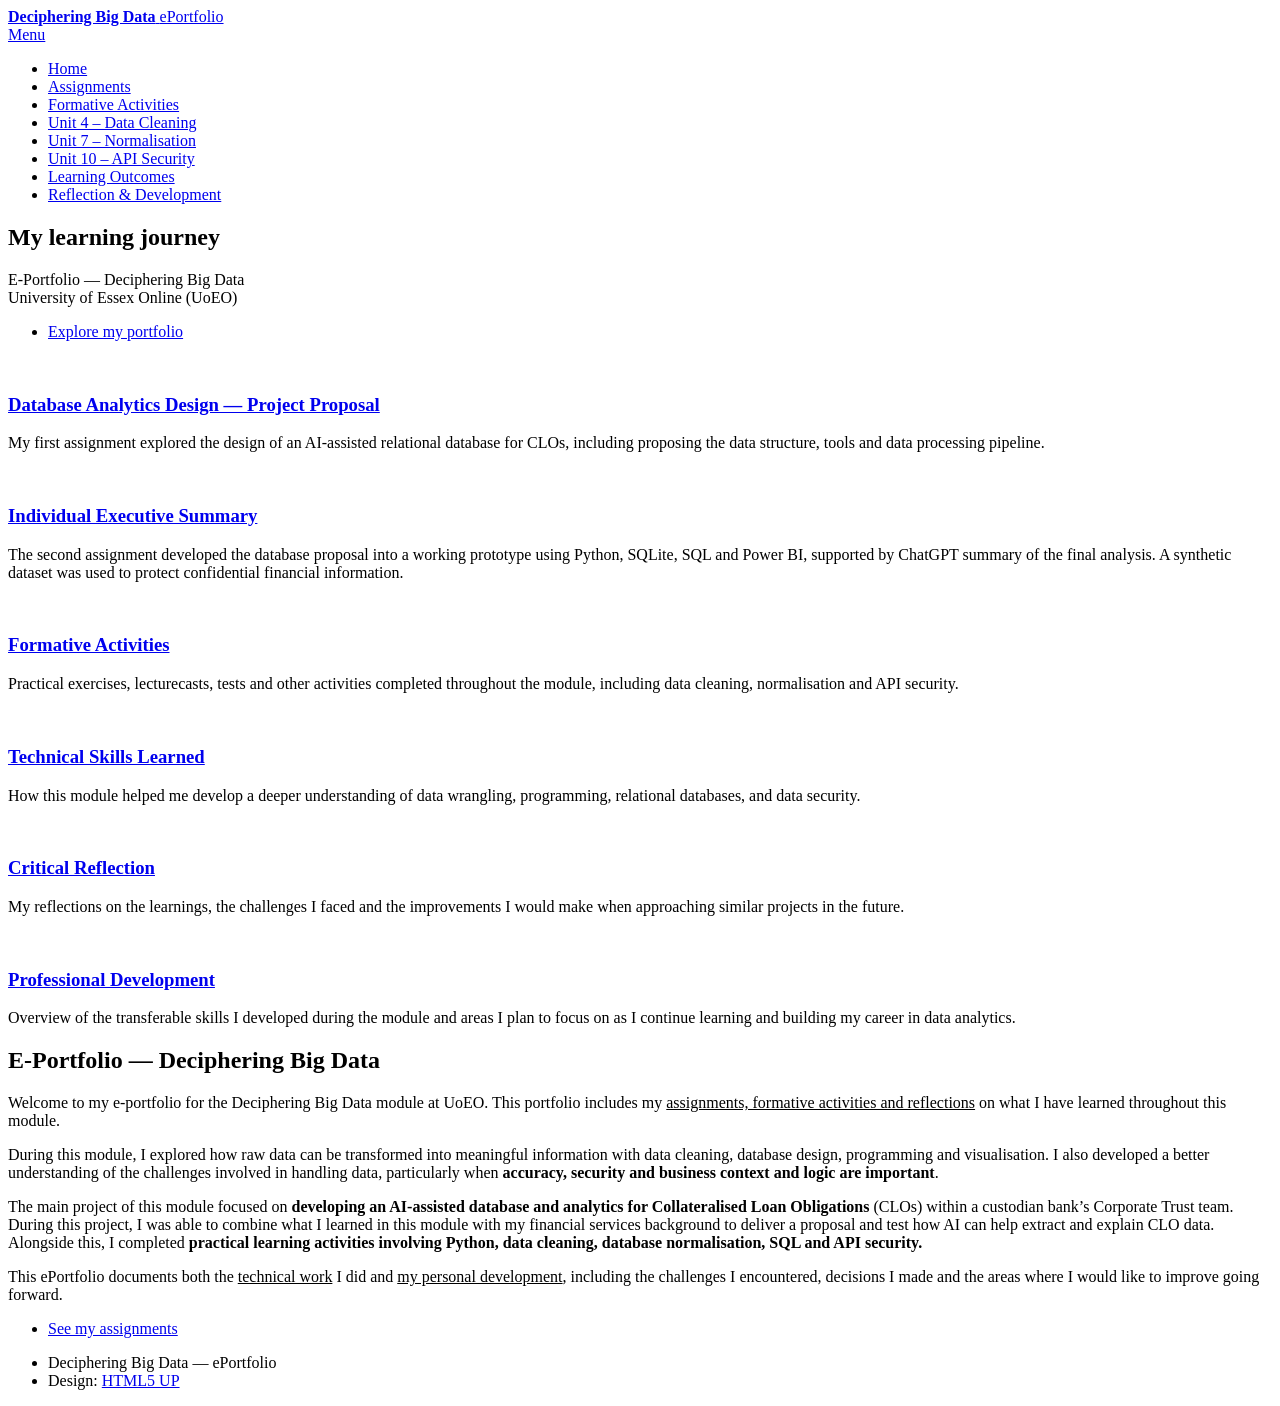
==== index.html @ 09bea3a5 "Add files via upload" ====
<!DOCTYPE HTML>

<!--
	Forty by HTML5 UP
	html5up.net | @ajlkn
	Free for personal and commercial use under the CCA 3.0 license (html5up.net/license)
-->
<html>
<head>
<title>Home | Deciphering Big Data ePortfolio</title>
<meta charset="utf-8"/>
<meta content="width=device-width, initial-scale=1, user-scalable=no" name="viewport"/>
<link href="assets/css/main.css" rel="stylesheet"/>
<noscript><link href="assets/css/noscript.css" rel="stylesheet"/></noscript>
</head>
<body class="is-preload">
<!-- Wrapper -->
<div id="wrapper">
<!-- Header -->
<header class="alt" id="header">
<a class="logo" href="index.html"><strong>Deciphering Big Data</strong> <span>ePortfolio</span></a>
<nav>
<a href="#menu">Menu</a>
</nav>
</header>
<!-- Menu -->
<nav id="menu"><ul class="links"><li><a href="index.html">Home</a></li><li><a href="generic.html">Assignments</a></li><li><a href="formative.html">Formative Activities</a></li><li><a href="unit4-cleaning.html">Unit 4 – Data Cleaning</a></li><li><a href="unit7-normalisation.html">Unit 7 – Normalisation</a></li><li><a href="unit10-api-security.html">Unit 10 – API Security</a></li><li><a href="landing.html">Learning Outcomes</a></li><li><a href="elements.html">Reflection &amp; Development</a></li></ul></nav>
<!-- Banner -->
<section class="major" id="banner">
<div class="inner">
<header class="major"><h1>My learning journey</h1></header>
<div class="content"><p>E-Portfolio — Deciphering Big Data<br/>University of Essex Online (UoEO)</p>
<ul class="actions"><li><a class="button next scrolly" href="#one">Explore my portfolio</a></li></ul></div></div>
</section>
<!-- Main -->
<div id="main">
<!-- One -->
<section class="tiles" id="one">
<article>
<span class="image">
<img alt="" src="images/pic01.jpg"/>
</span>
<header class="major">
<h3><a class="link" href="generic.html">Database Analytics Design — Project Proposal</a></h3>
<p>My first assignment explored the design of an AI-assisted relational database for CLOs, including proposing the data structure, tools and data processing pipeline.</p>
</header>
</article>
<article>
<span class="image">
<img alt="" src="images/pic02.jpg"/>
</span>
<header class="major">
<h3><a class="link" href="generic.html#assignment-2">Individual Executive Summary</a></h3>
<p>The second assignment developed the database proposal into a working prototype using Python, SQLite, SQL and Power BI, supported by ChatGPT summary of the final analysis. A synthetic dataset was used to protect confidential financial information.</p>
</header>
</article>
<article>
<span class="image">
<img alt="" src="images/pic03.jpg"/>
</span>
<header class="major">
<h3><a class="link" href="formative.html">Formative Activities</a></h3>
<p>Practical exercises, lecturecasts, tests and other activities completed throughout the module, including data cleaning, normalisation and API security.</p>
</header>
</article>
<article>
<span class="image">
<img alt="" src="images/pic04.jpg"/>
</span>
<header class="major">
<h3><a class="link" href="elements.html#technical-skills">Technical Skills Learned</a></h3>
<p>How this module helped me develop a deeper understanding of data wrangling, programming, relational databases, and data security.</p>
</header>
</article>
<article>
<span class="image">
<img alt="" src="images/pic05.jpg"/>
</span>
<header class="major">
<h3><a class="link" href="elements.html#critical-reflection">Critical Reflection</a></h3>
<p>My reflections on the learnings, the challenges I faced and the improvements I would make when approaching similar projects in the future.</p>
</header>
</article>
<article>
<span class="image">
<img alt="" src="images/pic06.jpg"/>
</span>
<header class="major">
<h3><a class="link" href="elements.html#professional-development">Professional Development</a></h3>
<p>Overview of the transferable skills I developed during the module and areas I plan to focus on as I continue learning and building my career in data analytics.</p>
</header>
</article>
</section>
<!-- Two -->
<section id="two">
<div class="inner">
<header class="major"><h2>E-Portfolio — Deciphering Big Data</h2></header>
<p>Welcome to my e-portfolio for the Deciphering Big Data module at UoEO. This portfolio includes my <u>assignments, formative activities and reflections</u> on what I have learned throughout this module.</p>
<p>During this module, I explored how raw data can be transformed into meaningful information with data cleaning, database design, programming and visualisation. I also developed a better understanding of the challenges involved in handling data, particularly when <strong>accuracy, security and business context and logic are important</strong>.</p>
<p>The main project of this module focused on <strong>developing an AI-assisted database and analytics for Collateralised Loan Obligations</strong> (CLOs) within a custodian bank’s Corporate Trust team. During this project, I was able to combine what I learned in this module with my financial services background to deliver a proposal and test how AI can help extract and explain CLO data. Alongside this, I completed <strong>practical learning activities involving Python, data cleaning, database normalisation, SQL and API security.</strong></p>
<p>This ePortfolio documents both the <u>technical work</u> I did and <u>my personal development</u>, including the challenges I encountered, decisions I made and the areas where I would like to improve going forward.</p>
<ul class="actions"><li><a class="button next" href="generic.html">See my assignments</a></li></ul></div>
</section>
</div>
<!-- Contact -->

<!-- Footer -->
<footer id="footer">
<div class="inner">

<ul class="copyright"><li>Deciphering Big Data — ePortfolio</li><li>Design: <a href="https://html5up.net">HTML5 UP</a></li></ul>
</div>
</footer>
</div>
<!-- Scripts -->
<script src="assets/js/jquery.min.js"></script>
<script src="assets/js/jquery.scrolly.min.js"></script>
<script src="assets/js/jquery.scrollex.min.js"></script>
<script src="assets/js/browser.min.js"></script>
<script src="assets/js/breakpoints.min.js"></script>
<script src="assets/js/util.js"></script>
<script src="assets/js/main.js"></script>
</body>
</html>
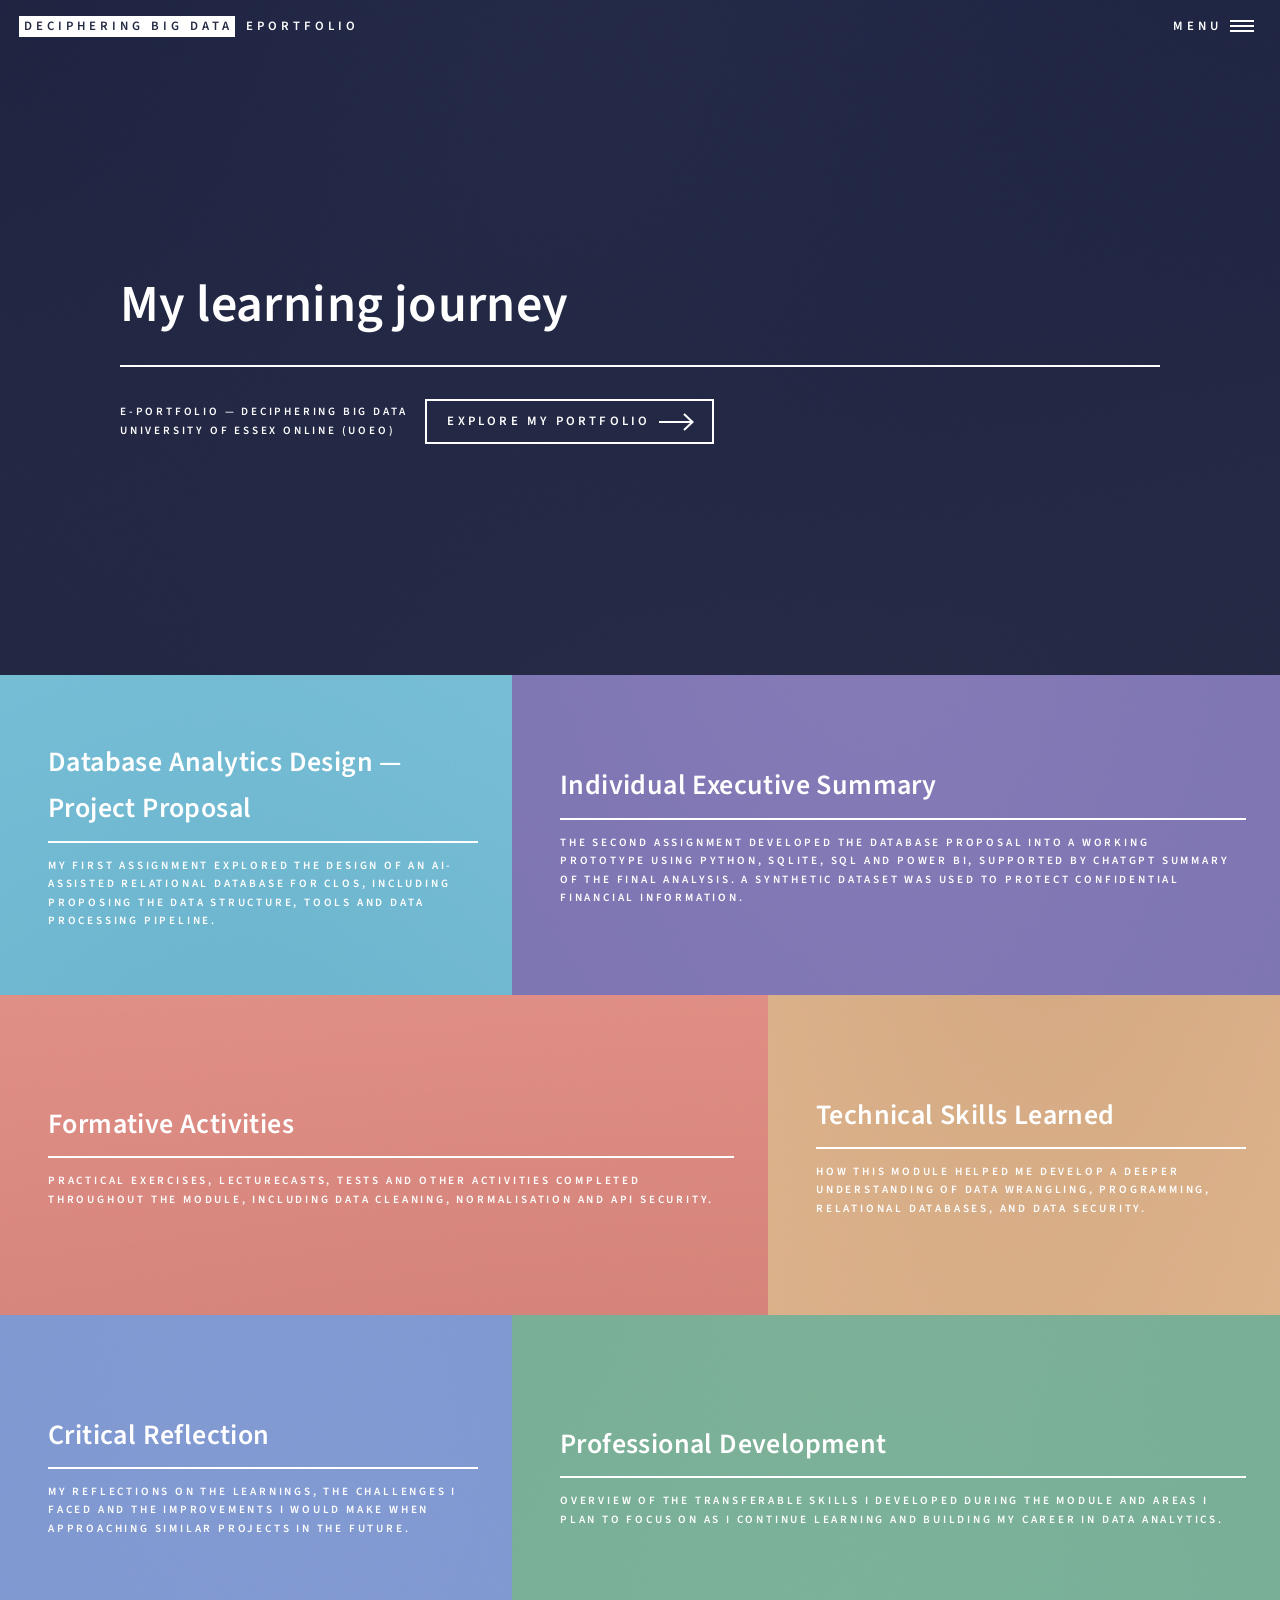
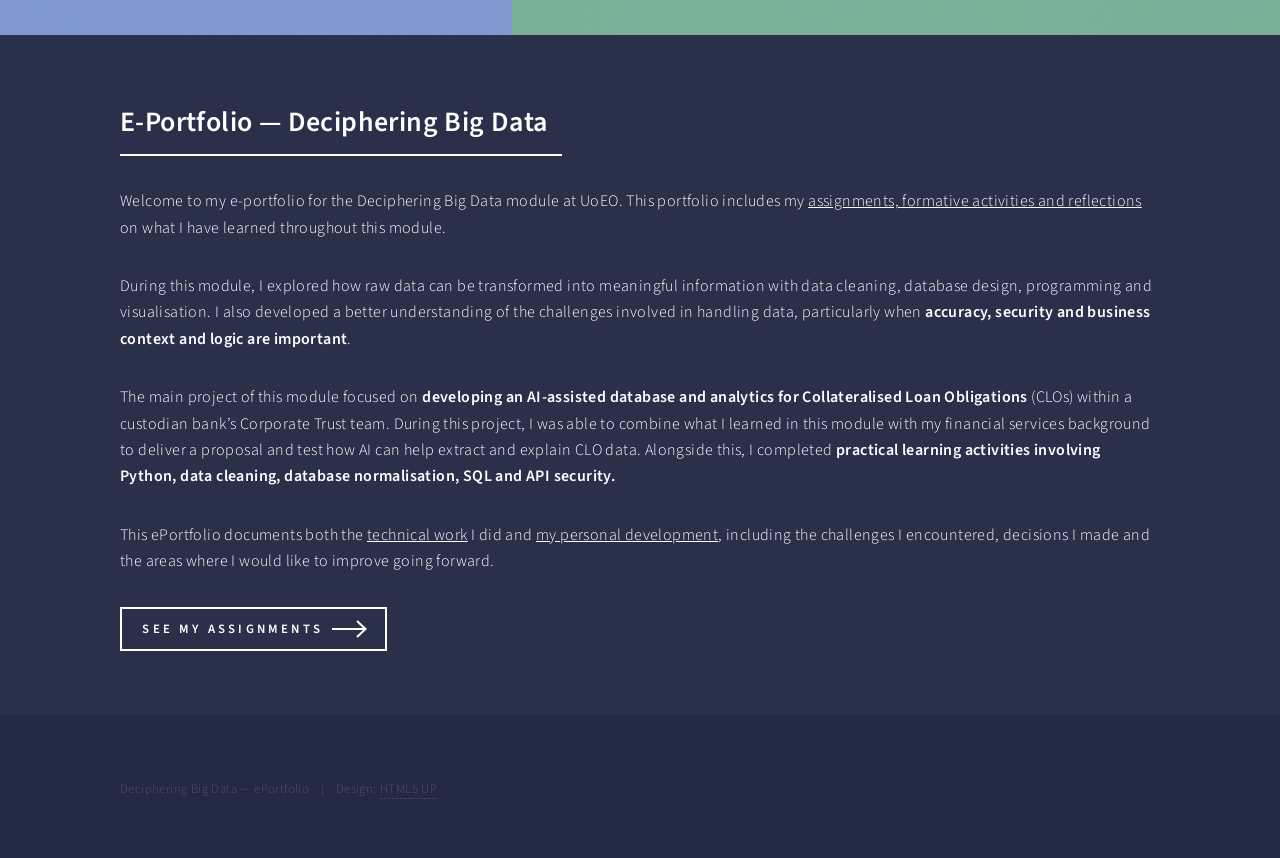
==== commit 9962ef2d: "Add files via upload" ====
--- a/index.html
+++ b/index.html
@@ -10,8 +10,8 @@
 <title>Home | Deciphering Big Data ePortfolio</title>
 <meta charset="utf-8"/>
 <meta content="width=device-width, initial-scale=1, user-scalable=no" name="viewport"/>
-<link href="assets/css/main.css" rel="stylesheet"/>
-<noscript><link href="assets/css/noscript.css" rel="stylesheet"/></noscript>
+<link href="main.css" rel="stylesheet"/>
+<noscript><link href="noscript.css" rel="stylesheet"/></noscript>
 </head>
 <body class="is-preload">
 <!-- Wrapper -->
@@ -38,7 +38,7 @@
 <section class="tiles" id="one">
 <article>
 <span class="image">
-<img alt="" src="images/pic01.jpg"/>
+<img alt="" src="pic01.jpg"/>
 </span>
 <header class="major">
 <h3><a class="link" href="generic.html">Database Analytics Design — Project Proposal</a></h3>
@@ -47,7 +47,7 @@
 </article>
 <article>
 <span class="image">
-<img alt="" src="images/pic02.jpg"/>
+<img alt="" src="pic02.jpg"/>
 </span>
 <header class="major">
 <h3><a class="link" href="generic.html#assignment-2">Individual Executive Summary</a></h3>
@@ -56,7 +56,7 @@
 </article>
 <article>
 <span class="image">
-<img alt="" src="images/pic03.jpg"/>
+<img alt="" src="pic03.jpg"/>
 </span>
 <header class="major">
 <h3><a class="link" href="formative.html">Formative Activities</a></h3>
@@ -65,7 +65,7 @@
 </article>
 <article>
 <span class="image">
-<img alt="" src="images/pic04.jpg"/>
+<img alt="" src="pic04.jpg"/>
 </span>
 <header class="major">
 <h3><a class="link" href="elements.html#technical-skills">Technical Skills Learned</a></h3>
@@ -74,7 +74,7 @@
 </article>
 <article>
 <span class="image">
-<img alt="" src="images/pic05.jpg"/>
+<img alt="" src="pic05.jpg"/>
 </span>
 <header class="major">
 <h3><a class="link" href="elements.html#critical-reflection">Critical Reflection</a></h3>
@@ -83,7 +83,7 @@
 </article>
 <article>
 <span class="image">
-<img alt="" src="images/pic06.jpg"/>
+<img alt="" src="pic06.jpg"/>
 </span>
 <header class="major">
 <h3><a class="link" href="elements.html#professional-development">Professional Development</a></h3>
@@ -113,12 +113,12 @@
 </footer>
 </div>
 <!-- Scripts -->
-<script src="assets/js/jquery.min.js"></script>
-<script src="assets/js/jquery.scrolly.min.js"></script>
-<script src="assets/js/jquery.scrollex.min.js"></script>
-<script src="assets/js/browser.min.js"></script>
-<script src="assets/js/breakpoints.min.js"></script>
-<script src="assets/js/util.js"></script>
-<script src="assets/js/main.js"></script>
+<script src="jquery.min.js"></script>
+<script src="jquery.scrolly.min.js"></script>
+<script src="jquery.scrollex.min.js"></script>
+<script src="browser.min.js"></script>
+<script src="breakpoints.min.js"></script>
+<script src="util.js"></script>
+<script src="main.js"></script>
 </body>
 </html>
--- a/main.css
+++ b/main.css
@@ -0,0 +1,3952 @@
+@import url(fontawesome-all.min.css);
+@import url("https://fonts.googleapis.com/css?family=Source+Sans+Pro:300,300italic,600,600italic");
+
+/*
+	Forty by HTML5 UP
+	html5up.net | @ajlkn
+	Free for personal and commercial use under the CCA 3.0 license (html5up.net/license)
+*/
+
+html, body, div, span, applet, object,
+iframe, h1, h2, h3, h4, h5, h6, p, blockquote,
+pre, a, abbr, acronym, address, big, cite,
+code, del, dfn, em, img, ins, kbd, q, s, samp,
+small, strike, strong, sub, sup, tt, var, b,
+u, i, center, dl, dt, dd, ol, ul, li, fieldset,
+form, label, legend, table, caption, tbody,
+tfoot, thead, tr, th, td, article, aside,
+canvas, details, embed, figure, figcaption,
+footer, header, hgroup, menu, nav, output, ruby,
+section, summary, time, mark, audio, video {
+	margin: 0;
+	padding: 0;
+	border: 0;
+	font-size: 100%;
+	font: inherit;
+	vertical-align: baseline;}
+
+article, aside, details, figcaption, figure,
+footer, header, hgroup, menu, nav, section {
+	display: block;}
+
+body {
+	line-height: 1;
+}
+
+ol, ul {
+	list-style: none;
+}
+
+blockquote, q {
+	quotes: none;
+}
+
+	blockquote:before, blockquote:after, q:before, q:after {
+		content: '';
+		content: none;
+	}
+
+table {
+	border-collapse: collapse;
+	border-spacing: 0;
+}
+
+body {
+	-webkit-text-size-adjust: none;
+}
+
+mark {
+	background-color: transparent;
+	color: inherit;
+}
+
+input::-moz-focus-inner {
+	border: 0;
+	padding: 0;
+}
+
+input, select, textarea {
+	-moz-appearance: none;
+	-webkit-appearance: none;
+	-ms-appearance: none;
+	appearance: none;
+}
+
+/* Basic */
+
+	@-ms-viewport {
+		width: device-width;
+	}
+
+	body {
+		-ms-overflow-style: scrollbar;
+	}
+
+	@media screen and (max-width: 480px) {
+
+		html, body {
+			min-width: 320px;
+		}
+
+	}
+
+	html {
+		box-sizing: border-box;
+	}
+
+	*, *:before, *:after {
+		box-sizing: inherit;
+	}
+
+	body {
+		background: #242943;
+	}
+
+		body.is-preload *, body.is-preload *:before, body.is-preload *:after {
+			-moz-animation: none !important;
+			-webkit-animation: none !important;
+			-ms-animation: none !important;
+			animation: none !important;
+			-moz-transition: none !important;
+			-webkit-transition: none !important;
+			-ms-transition: none !important;
+			transition: none !important;
+		}
+
+/* Type */
+
+	body, input, select, textarea {
+		color: #ffffff;
+		font-family: "Source Sans Pro", Helvetica, sans-serif;
+		font-size: 17pt;
+		font-weight: 300;
+		letter-spacing: 0.025em;
+		line-height: 1.65;
+	}
+
+		@media screen and (max-width: 1680px) {
+
+			body, input, select, textarea {
+				font-size: 14pt;
+			}
+
+		}
+
+		@media screen and (max-width: 1280px) {
+
+			body, input, select, textarea {
+				font-size: 12pt;
+			}
+
+		}
+
+		@media screen and (max-width: 360px) {
+
+			body, input, select, textarea {
+				font-size: 11pt;
+			}
+
+		}
+
+	a {
+		-moz-transition: color 0.2s ease-in-out, border-bottom-color 0.2s ease-in-out;
+		-webkit-transition: color 0.2s ease-in-out, border-bottom-color 0.2s ease-in-out;
+		-ms-transition: color 0.2s ease-in-out, border-bottom-color 0.2s ease-in-out;
+		transition: color 0.2s ease-in-out, border-bottom-color 0.2s ease-in-out;
+		border-bottom: dotted 1px;
+		color: inherit;
+		text-decoration: none;
+	}
+
+		a:hover {
+			border-bottom-color: transparent;
+			color: #9bf1ff !important;
+		}
+
+		a:active {
+			color: #53e3fb !important;
+		}
+
+	strong, b {
+		color: #ffffff;
+		font-weight: 600;
+	}
+
+	em, i {
+		font-style: italic;
+	}
+
+	p {
+		margin: 0 0 2em 0;
+	}
+
+	h1, h2, h3, h4, h5, h6 {
+		color: #ffffff;
+		font-weight: 600;
+		line-height: 1.65;
+		margin: 0 0 1em 0;
+	}
+
+		h1 a, h2 a, h3 a, h4 a, h5 a, h6 a {
+			color: inherit;
+			border-bottom: 0;
+		}
+
+	h1 {
+		font-size: 2.5em;
+	}
+
+	h2 {
+		font-size: 1.75em;
+	}
+
+	h3 {
+		font-size: 1.35em;
+	}
+
+	h4 {
+		font-size: 1.1em;
+	}
+
+	h5 {
+		font-size: 0.9em;
+	}
+
+	h6 {
+		font-size: 0.7em;
+	}
+
+	@media screen and (max-width: 736px) {
+
+		h1 {
+			font-size: 2em;
+		}
+
+		h2 {
+			font-size: 1.5em;
+		}
+
+		h3 {
+			font-size: 1.25em;
+		}
+
+	}
+
+	sub {
+		font-size: 0.8em;
+		position: relative;
+		top: 0.5em;
+	}
+
+	sup {
+		font-size: 0.8em;
+		position: relative;
+		top: -0.5em;
+	}
+
+	blockquote {
+		border-left: solid 4px rgba(212, 212, 255, 0.1);
+		font-style: italic;
+		margin: 0 0 2em 0;
+		padding: 0.5em 0 0.5em 2em;
+	}
+
+	code {
+		background: rgba(212, 212, 255, 0.035);
+		font-family: "Courier New", monospace;
+		font-size: 0.9em;
+		margin: 0 0.25em;
+		padding: 0.25em 0.65em;
+	}
+
+	pre {
+		-webkit-overflow-scrolling: touch;
+		font-family: "Courier New", monospace;
+		font-size: 0.9em;
+		margin: 0 0 2em 0;
+	}
+
+		pre code {
+			display: block;
+			line-height: 1.75;
+			padding: 1em 1.5em;
+			overflow-x: auto;
+		}
+
+	hr {
+		border: 0;
+		border-bottom: solid 1px rgba(212, 212, 255, 0.1);
+		margin: 2em 0;
+	}
+
+		hr.major {
+			margin: 3em 0;
+		}
+
+	.align-left {
+		text-align: left;
+	}
+
+	.align-center {
+		text-align: center;
+	}
+
+	.align-right {
+		text-align: right;
+	}
+
+/* Row */
+
+	.row {
+		display: flex;
+		flex-wrap: wrap;
+		box-sizing: border-box;
+		align-items: stretch;
+	}
+
+		.row > * {
+			box-sizing: border-box;
+		}
+
+		.row.gtr-uniform > * > :last-child {
+			margin-bottom: 0;
+		}
+
+		.row.aln-left {
+			justify-content: flex-start;
+		}
+
+		.row.aln-center {
+			justify-content: center;
+		}
+
+		.row.aln-right {
+			justify-content: flex-end;
+		}
+
+		.row.aln-top {
+			align-items: flex-start;
+		}
+
+		.row.aln-middle {
+			align-items: center;
+		}
+
+		.row.aln-bottom {
+			align-items: flex-end;
+		}
+
+		.row > .imp {
+			order: -1;
+		}
+
+		.row > .col-1 {
+			width: 8.33333%;
+		}
+
+		.row > .off-1 {
+			margin-left: 8.33333%;
+		}
+
+		.row > .col-2 {
+			width: 16.66667%;
+		}
+
+		.row > .off-2 {
+			margin-left: 16.66667%;
+		}
+
+		.row > .col-3 {
+			width: 25%;
+		}
+
+		.row > .off-3 {
+			margin-left: 25%;
+		}
+
+		.row > .col-4 {
+			width: 33.33333%;
+		}
+
+		.row > .off-4 {
+			margin-left: 33.33333%;
+		}
+
+		.row > .col-5 {
+			width: 41.66667%;
+		}
+
+		.row > .off-5 {
+			margin-left: 41.66667%;
+		}
+
+		.row > .col-6 {
+			width: 50%;
+		}
+
+		.row > .off-6 {
+			margin-left: 50%;
+		}
+
+		.row > .col-7 {
+			width: 58.33333%;
+		}
+
+		.row > .off-7 {
+			margin-left: 58.33333%;
+		}
+
+		.row > .col-8 {
+			width: 66.66667%;
+		}
+
+		.row > .off-8 {
+			margin-left: 66.66667%;
+		}
+
+		.row > .col-9 {
+			width: 75%;
+		}
+
+		.row > .off-9 {
+			margin-left: 75%;
+		}
+
+		.row > .col-10 {
+			width: 83.33333%;
+		}
+
+		.row > .off-10 {
+			margin-left: 83.33333%;
+		}
+
+		.row > .col-11 {
+			width: 91.66667%;
+		}
+
+		.row > .off-11 {
+			margin-left: 91.66667%;
+		}
+
+		.row > .col-12 {
+			width: 100%;
+		}
+
+		.row > .off-12 {
+			margin-left: 100%;
+		}
+
+		.row.gtr-0 {
+			margin-top: 0;
+			margin-left: 0em;
+		}
+
+			.row.gtr-0 > * {
+				padding: 0 0 0 0em;
+			}
+
+			.row.gtr-0.gtr-uniform {
+				margin-top: 0em;
+			}
+
+				.row.gtr-0.gtr-uniform > * {
+					padding-top: 0em;
+				}
+
+		.row.gtr-25 {
+			margin-top: 0;
+			margin-left: -0.5em;
+		}
+
+			.row.gtr-25 > * {
+				padding: 0 0 0 0.5em;
+			}
+
+			.row.gtr-25.gtr-uniform {
+				margin-top: -0.5em;
+			}
+
+				.row.gtr-25.gtr-uniform > * {
+					padding-top: 0.5em;
+				}
+
+		.row.gtr-50 {
+			margin-top: 0;
+			margin-left: -1em;
+		}
+
+			.row.gtr-50 > * {
+				padding: 0 0 0 1em;
+			}
+
+			.row.gtr-50.gtr-uniform {
+				margin-top: -1em;
+			}
+
+				.row.gtr-50.gtr-uniform > * {
+					padding-top: 1em;
+				}
+
+		.row {
+			margin-top: 0;
+			margin-left: -2em;
+		}
+
+			.row > * {
+				padding: 0 0 0 2em;
+			}
+
+			.row.gtr-uniform {
+				margin-top: -2em;
+			}
+
+				.row.gtr-uniform > * {
+					padding-top: 2em;
+				}
+
+		.row.gtr-150 {
+			margin-top: 0;
+			margin-left: -3em;
+		}
+
+			.row.gtr-150 > * {
+				padding: 0 0 0 3em;
+			}
+
+			.row.gtr-150.gtr-uniform {
+				margin-top: -3em;
+			}
+
+				.row.gtr-150.gtr-uniform > * {
+					padding-top: 3em;
+				}
+
+		.row.gtr-200 {
+			margin-top: 0;
+			margin-left: -4em;
+		}
+
+			.row.gtr-200 > * {
+				padding: 0 0 0 4em;
+			}
+
+			.row.gtr-200.gtr-uniform {
+				margin-top: -4em;
+			}
+
+				.row.gtr-200.gtr-uniform > * {
+					padding-top: 4em;
+				}
+
+		@media screen and (max-width: 1680px) {
+
+			.row {
+				display: flex;
+				flex-wrap: wrap;
+				box-sizing: border-box;
+				align-items: stretch;
+			}
+
+				.row > * {
+					box-sizing: border-box;
+				}
+
+				.row.gtr-uniform > * > :last-child {
+					margin-bottom: 0;
+				}
+
+				.row.aln-left {
+					justify-content: flex-start;
+				}
+
+				.row.aln-center {
+					justify-content: center;
+				}
+
+				.row.aln-right {
+					justify-content: flex-end;
+				}
+
+				.row.aln-top {
+					align-items: flex-start;
+				}
+
+				.row.aln-middle {
+					align-items: center;
+				}
+
+				.row.aln-bottom {
+					align-items: flex-end;
+				}
+
+				.row > .imp-xlarge {
+					order: -1;
+				}
+
+				.row > .col-1-xlarge {
+					width: 8.33333%;
+				}
+
+				.row > .off-1-xlarge {
+					margin-left: 8.33333%;
+				}
+
+				.row > .col-2-xlarge {
+					width: 16.66667%;
+				}
+
+				.row > .off-2-xlarge {
+					margin-left: 16.66667%;
+				}
+
+				.row > .col-3-xlarge {
+					width: 25%;
+				}
+
+				.row > .off-3-xlarge {
+					margin-left: 25%;
+				}
+
+				.row > .col-4-xlarge {
+					width: 33.33333%;
+				}
+
+				.row > .off-4-xlarge {
+					margin-left: 33.33333%;
+				}
+
+				.row > .col-5-xlarge {
+					width: 41.66667%;
+				}
+
+				.row > .off-5-xlarge {
+					margin-left: 41.66667%;
+				}
+
+				.row > .col-6-xlarge {
+					width: 50%;
+				}
+
+				.row > .off-6-xlarge {
+					margin-left: 50%;
+				}
+
+				.row > .col-7-xlarge {
+					width: 58.33333%;
+				}
+
+				.row > .off-7-xlarge {
+					margin-left: 58.33333%;
+				}
+
+				.row > .col-8-xlarge {
+					width: 66.66667%;
+				}
+
+				.row > .off-8-xlarge {
+					margin-left: 66.66667%;
+				}
+
+				.row > .col-9-xlarge {
+					width: 75%;
+				}
+
+				.row > .off-9-xlarge {
+					margin-left: 75%;
+				}
+
+				.row > .col-10-xlarge {
+					width: 83.33333%;
+				}
+
+				.row > .off-10-xlarge {
+					margin-left: 83.33333%;
+				}
+
+				.row > .col-11-xlarge {
+					width: 91.66667%;
+				}
+
+				.row > .off-11-xlarge {
+					margin-left: 91.66667%;
+				}
+
+				.row > .col-12-xlarge {
+					width: 100%;
+				}
+
+				.row > .off-12-xlarge {
+					margin-left: 100%;
+				}
+
+				.row.gtr-0 {
+					margin-top: 0;
+					margin-left: 0em;
+				}
+
+					.row.gtr-0 > * {
+						padding: 0 0 0 0em;
+					}
+
+					.row.gtr-0.gtr-uniform {
+						margin-top: 0em;
+					}
+
+						.row.gtr-0.gtr-uniform > * {
+							padding-top: 0em;
+						}
+
+				.row.gtr-25 {
+					margin-top: 0;
+					margin-left: -0.5em;
+				}
+
+					.row.gtr-25 > * {
+						padding: 0 0 0 0.5em;
+					}
+
+					.row.gtr-25.gtr-uniform {
+						margin-top: -0.5em;
+					}
+
+						.row.gtr-25.gtr-uniform > * {
+							padding-top: 0.5em;
+						}
+
+				.row.gtr-50 {
+					margin-top: 0;
+					margin-left: -1em;
+				}
+
+					.row.gtr-50 > * {
+						padding: 0 0 0 1em;
+					}
+
+					.row.gtr-50.gtr-uniform {
+						margin-top: -1em;
+					}
+
+						.row.gtr-50.gtr-uniform > * {
+							padding-top: 1em;
+						}
+
+				.row {
+					margin-top: 0;
+					margin-left: -2em;
+				}
+
+					.row > * {
+						padding: 0 0 0 2em;
+					}
+
+					.row.gtr-uniform {
+						margin-top: -2em;
+					}
+
+						.row.gtr-uniform > * {
+							padding-top: 2em;
+						}
+
+				.row.gtr-150 {
+					margin-top: 0;
+					margin-left: -3em;
+				}
+
+					.row.gtr-150 > * {
+						padding: 0 0 0 3em;
+					}
+
+					.row.gtr-150.gtr-uniform {
+						margin-top: -3em;
+					}
+
+						.row.gtr-150.gtr-uniform > * {
+							padding-top: 3em;
+						}
+
+				.row.gtr-200 {
+					margin-top: 0;
+					margin-left: -4em;
+				}
+
+					.row.gtr-200 > * {
+						padding: 0 0 0 4em;
+					}
+
+					.row.gtr-200.gtr-uniform {
+						margin-top: -4em;
+					}
+
+						.row.gtr-200.gtr-uniform > * {
+							padding-top: 4em;
+						}
+
+		}
+
+		@media screen and (max-width: 1280px) {
+
+			.row {
+				display: flex;
+				flex-wrap: wrap;
+				box-sizing: border-box;
+				align-items: stretch;
+			}
+
+				.row > * {
+					box-sizing: border-box;
+				}
+
+				.row.gtr-uniform > * > :last-child {
+					margin-bottom: 0;
+				}
+
+				.row.aln-left {
+					justify-content: flex-start;
+				}
+
+				.row.aln-center {
+					justify-content: center;
+				}
+
+				.row.aln-right {
+					justify-content: flex-end;
+				}
+
+				.row.aln-top {
+					align-items: flex-start;
+				}
+
+				.row.aln-middle {
+					align-items: center;
+				}
+
+				.row.aln-bottom {
+					align-items: flex-end;
+				}
+
+				.row > .imp-large {
+					order: -1;
+				}
+
+				.row > .col-1-large {
+					width: 8.33333%;
+				}
+
+				.row > .off-1-large {
+					margin-left: 8.33333%;
+				}
+
+				.row > .col-2-large {
+					width: 16.66667%;
+				}
+
+				.row > .off-2-large {
+					margin-left: 16.66667%;
+				}
+
+				.row > .col-3-large {
+					width: 25%;
+				}
+
+				.row > .off-3-large {
+					margin-left: 25%;
+				}
+
+				.row > .col-4-large {
+					width: 33.33333%;
+				}
+
+				.row > .off-4-large {
+					margin-left: 33.33333%;
+				}
+
+				.row > .col-5-large {
+					width: 41.66667%;
+				}
+
+				.row > .off-5-large {
+					margin-left: 41.66667%;
+				}
+
+				.row > .col-6-large {
+					width: 50%;
+				}
+
+				.row > .off-6-large {
+					margin-left: 50%;
+				}
+
+				.row > .col-7-large {
+					width: 58.33333%;
+				}
+
+				.row > .off-7-large {
+					margin-left: 58.33333%;
+				}
+
+				.row > .col-8-large {
+					width: 66.66667%;
+				}
+
+				.row > .off-8-large {
+					margin-left: 66.66667%;
+				}
+
+				.row > .col-9-large {
+					width: 75%;
+				}
+
+				.row > .off-9-large {
+					margin-left: 75%;
+				}
+
+				.row > .col-10-large {
+					width: 83.33333%;
+				}
+
+				.row > .off-10-large {
+					margin-left: 83.33333%;
+				}
+
+				.row > .col-11-large {
+					width: 91.66667%;
+				}
+
+				.row > .off-11-large {
+					margin-left: 91.66667%;
+				}
+
+				.row > .col-12-large {
+					width: 100%;
+				}
+
+				.row > .off-12-large {
+					margin-left: 100%;
+				}
+
+				.row.gtr-0 {
+					margin-top: 0;
+					margin-left: 0em;
+				}
+
+					.row.gtr-0 > * {
+						padding: 0 0 0 0em;
+					}
+
+					.row.gtr-0.gtr-uniform {
+						margin-top: 0em;
+					}
+
+						.row.gtr-0.gtr-uniform > * {
+							padding-top: 0em;
+						}
+
+				.row.gtr-25 {
+					margin-top: 0;
+					margin-left: -0.375em;
+				}
+
+					.row.gtr-25 > * {
+						padding: 0 0 0 0.375em;
+					}
+
+					.row.gtr-25.gtr-uniform {
+						margin-top: -0.375em;
+					}
+
+						.row.gtr-25.gtr-uniform > * {
+							padding-top: 0.375em;
+						}
+
+				.row.gtr-50 {
+					margin-top: 0;
+					margin-left: -0.75em;
+				}
+
+					.row.gtr-50 > * {
+						padding: 0 0 0 0.75em;
+					}
+
+					.row.gtr-50.gtr-uniform {
+						margin-top: -0.75em;
+					}
+
+						.row.gtr-50.gtr-uniform > * {
+							padding-top: 0.75em;
+						}
+
+				.row {
+					margin-top: 0;
+					margin-left: -1.5em;
+				}
+
+					.row > * {
+						padding: 0 0 0 1.5em;
+					}
+
+					.row.gtr-uniform {
+						margin-top: -1.5em;
+					}
+
+						.row.gtr-uniform > * {
+							padding-top: 1.5em;
+						}
+
+				.row.gtr-150 {
+					margin-top: 0;
+					margin-left: -2.25em;
+				}
+
+					.row.gtr-150 > * {
+						padding: 0 0 0 2.25em;
+					}
+
+					.row.gtr-150.gtr-uniform {
+						margin-top: -2.25em;
+					}
+
+						.row.gtr-150.gtr-uniform > * {
+							padding-top: 2.25em;
+						}
+
+				.row.gtr-200 {
+					margin-top: 0;
+					margin-left: -3em;
+				}
+
+					.row.gtr-200 > * {
+						padding: 0 0 0 3em;
+					}
+
+					.row.gtr-200.gtr-uniform {
+						margin-top: -3em;
+					}
+
+						.row.gtr-200.gtr-uniform > * {
+							padding-top: 3em;
+						}
+
+		}
+
+		@media screen and (max-width: 980px) {
+
+			.row {
+				display: flex;
+				flex-wrap: wrap;
+				box-sizing: border-box;
+				align-items: stretch;
+			}
+
+				.row > * {
+					box-sizing: border-box;
+				}
+
+				.row.gtr-uniform > * > :last-child {
+					margin-bottom: 0;
+				}
+
+				.row.aln-left {
+					justify-content: flex-start;
+				}
+
+				.row.aln-center {
+					justify-content: center;
+				}
+
+				.row.aln-right {
+					justify-content: flex-end;
+				}
+
+				.row.aln-top {
+					align-items: flex-start;
+				}
+
+				.row.aln-middle {
+					align-items: center;
+				}
+
+				.row.aln-bottom {
+					align-items: flex-end;
+				}
+
+				.row > .imp-medium {
+					order: -1;
+				}
+
+				.row > .col-1-medium {
+					width: 8.33333%;
+				}
+
+				.row > .off-1-medium {
+					margin-left: 8.33333%;
+				}
+
+				.row > .col-2-medium {
+					width: 16.66667%;
+				}
+
+				.row > .off-2-medium {
+					margin-left: 16.66667%;
+				}
+
+				.row > .col-3-medium {
+					width: 25%;
+				}
+
+				.row > .off-3-medium {
+					margin-left: 25%;
+				}
+
+				.row > .col-4-medium {
+					width: 33.33333%;
+				}
+
+				.row > .off-4-medium {
+					margin-left: 33.33333%;
+				}
+
+				.row > .col-5-medium {
+					width: 41.66667%;
+				}
+
+				.row > .off-5-medium {
+					margin-left: 41.66667%;
+				}
+
+				.row > .col-6-medium {
+					width: 50%;
+				}
+
+				.row > .off-6-medium {
+					margin-left: 50%;
+				}
+
+				.row > .col-7-medium {
+					width: 58.33333%;
+				}
+
+				.row > .off-7-medium {
+					margin-left: 58.33333%;
+				}
+
+				.row > .col-8-medium {
+					width: 66.66667%;
+				}
+
+				.row > .off-8-medium {
+					margin-left: 66.66667%;
+				}
+
+				.row > .col-9-medium {
+					width: 75%;
+				}
+
+				.row > .off-9-medium {
+					margin-left: 75%;
+				}
+
+				.row > .col-10-medium {
+					width: 83.33333%;
+				}
+
+				.row > .off-10-medium {
+					margin-left: 83.33333%;
+				}
+
+				.row > .col-11-medium {
+					width: 91.66667%;
+				}
+
+				.row > .off-11-medium {
+					margin-left: 91.66667%;
+				}
+
+				.row > .col-12-medium {
+					width: 100%;
+				}
+
+				.row > .off-12-medium {
+					margin-left: 100%;
+				}
+
+				.row.gtr-0 {
+					margin-top: 0;
+					margin-left: 0em;
+				}
+
+					.row.gtr-0 > * {
+						padding: 0 0 0 0em;
+					}
+
+					.row.gtr-0.gtr-uniform {
+						margin-top: 0em;
+					}
+
+						.row.gtr-0.gtr-uniform > * {
+							padding-top: 0em;
+						}
+
+				.row.gtr-25 {
+					margin-top: 0;
+					margin-left: -0.375em;
+				}
+
+					.row.gtr-25 > * {
+						padding: 0 0 0 0.375em;
+					}
+
+					.row.gtr-25.gtr-uniform {
+						margin-top: -0.375em;
+					}
+
+						.row.gtr-25.gtr-uniform > * {
+							padding-top: 0.375em;
+						}
+
+				.row.gtr-50 {
+					margin-top: 0;
+					margin-left: -0.75em;
+				}
+
+					.row.gtr-50 > * {
+						padding: 0 0 0 0.75em;
+					}
+
+					.row.gtr-50.gtr-uniform {
+						margin-top: -0.75em;
+					}
+
+						.row.gtr-50.gtr-uniform > * {
+							padding-top: 0.75em;
+						}
+
+				.row {
+					margin-top: 0;
+					margin-left: -1.5em;
+				}
+
+					.row > * {
+						padding: 0 0 0 1.5em;
+					}
+
+					.row.gtr-uniform {
+						margin-top: -1.5em;
+					}
+
+						.row.gtr-uniform > * {
+							padding-top: 1.5em;
+						}
+
+				.row.gtr-150 {
+					margin-top: 0;
+					margin-left: -2.25em;
+				}
+
+					.row.gtr-150 > * {
+						padding: 0 0 0 2.25em;
+					}
+
+					.row.gtr-150.gtr-uniform {
+						margin-top: -2.25em;
+					}
+
+						.row.gtr-150.gtr-uniform > * {
+							padding-top: 2.25em;
+						}
+
+				.row.gtr-200 {
+					margin-top: 0;
+					margin-left: -3em;
+				}
+
+					.row.gtr-200 > * {
+						padding: 0 0 0 3em;
+					}
+
+					.row.gtr-200.gtr-uniform {
+						margin-top: -3em;
+					}
+
+						.row.gtr-200.gtr-uniform > * {
+							padding-top: 3em;
+						}
+
+		}
+
+		@media screen and (max-width: 736px) {
+
+			.row {
+				display: flex;
+				flex-wrap: wrap;
+				box-sizing: border-box;
+				align-items: stretch;
+			}
+
+				.row > * {
+					box-sizing: border-box;
+				}
+
+				.row.gtr-uniform > * > :last-child {
+					margin-bottom: 0;
+				}
+
+				.row.aln-left {
+					justify-content: flex-start;
+				}
+
+				.row.aln-center {
+					justify-content: center;
+				}
+
+				.row.aln-right {
+					justify-content: flex-end;
+				}
+
+				.row.aln-top {
+					align-items: flex-start;
+				}
+
+				.row.aln-middle {
+					align-items: center;
+				}
+
+				.row.aln-bottom {
+					align-items: flex-end;
+				}
+
+				.row > .imp-small {
+					order: -1;
+				}
+
+				.row > .col-1-small {
+					width: 8.33333%;
+				}
+
+				.row > .off-1-small {
+					margin-left: 8.33333%;
+				}
+
+				.row > .col-2-small {
+					width: 16.66667%;
+				}
+
+				.row > .off-2-small {
+					margin-left: 16.66667%;
+				}
+
+				.row > .col-3-small {
+					width: 25%;
+				}
+
+				.row > .off-3-small {
+					margin-left: 25%;
+				}
+
+				.row > .col-4-small {
+					width: 33.33333%;
+				}
+
+				.row > .off-4-small {
+					margin-left: 33.33333%;
+				}
+
+				.row > .col-5-small {
+					width: 41.66667%;
+				}
+
+				.row > .off-5-small {
+					margin-left: 41.66667%;
+				}
+
+				.row > .col-6-small {
+					width: 50%;
+				}
+
+				.row > .off-6-small {
+					margin-left: 50%;
+				}
+
+				.row > .col-7-small {
+					width: 58.33333%;
+				}
+
+				.row > .off-7-small {
+					margin-left: 58.33333%;
+				}
+
+				.row > .col-8-small {
+					width: 66.66667%;
+				}
+
+				.row > .off-8-small {
+					margin-left: 66.66667%;
+				}
+
+				.row > .col-9-small {
+					width: 75%;
+				}
+
+				.row > .off-9-small {
+					margin-left: 75%;
+				}
+
+				.row > .col-10-small {
+					width: 83.33333%;
+				}
+
+				.row > .off-10-small {
+					margin-left: 83.33333%;
+				}
+
+				.row > .col-11-small {
+					width: 91.66667%;
+				}
+
+				.row > .off-11-small {
+					margin-left: 91.66667%;
+				}
+
+				.row > .col-12-small {
+					width: 100%;
+				}
+
+				.row > .off-12-small {
+					margin-left: 100%;
+				}
+
+				.row.gtr-0 {
+					margin-top: 0;
+					margin-left: 0em;
+				}
+
+					.row.gtr-0 > * {
+						padding: 0 0 0 0em;
+					}
+
+					.row.gtr-0.gtr-uniform {
+						margin-top: 0em;
+					}
+
+						.row.gtr-0.gtr-uniform > * {
+							padding-top: 0em;
+						}
+
+				.row.gtr-25 {
+					margin-top: 0;
+					margin-left: -0.3125em;
+				}
+
+					.row.gtr-25 > * {
+						padding: 0 0 0 0.3125em;
+					}
+
+					.row.gtr-25.gtr-uniform {
+						margin-top: -0.3125em;
+					}
+
+						.row.gtr-25.gtr-uniform > * {
+							padding-top: 0.3125em;
+						}
+
+				.row.gtr-50 {
+					margin-top: 0;
+					margin-left: -0.625em;
+				}
+
+					.row.gtr-50 > * {
+						padding: 0 0 0 0.625em;
+					}
+
+					.row.gtr-50.gtr-uniform {
+						margin-top: -0.625em;
+					}
+
+						.row.gtr-50.gtr-uniform > * {
+							padding-top: 0.625em;
+						}
+
+				.row {
+					margin-top: 0;
+					margin-left: -1.25em;
+				}
+
+					.row > * {
+						padding: 0 0 0 1.25em;
+					}
+
+					.row.gtr-uniform {
+						margin-top: -1.25em;
+					}
+
+						.row.gtr-uniform > * {
+							padding-top: 1.25em;
+						}
+
+				.row.gtr-150 {
+					margin-top: 0;
+					margin-left: -1.875em;
+				}
+
+					.row.gtr-150 > * {
+						padding: 0 0 0 1.875em;
+					}
+
+					.row.gtr-150.gtr-uniform {
+						margin-top: -1.875em;
+					}
+
+						.row.gtr-150.gtr-uniform > * {
+							padding-top: 1.875em;
+						}
+
+				.row.gtr-200 {
+					margin-top: 0;
+					margin-left: -2.5em;
+				}
+
+					.row.gtr-200 > * {
+						padding: 0 0 0 2.5em;
+					}
+
+					.row.gtr-200.gtr-uniform {
+						margin-top: -2.5em;
+					}
+
+						.row.gtr-200.gtr-uniform > * {
+							padding-top: 2.5em;
+						}
+
+		}
+
+		@media screen and (max-width: 480px) {
+
+			.row {
+				display: flex;
+				flex-wrap: wrap;
+				box-sizing: border-box;
+				align-items: stretch;
+			}
+
+				.row > * {
+					box-sizing: border-box;
+				}
+
+				.row.gtr-uniform > * > :last-child {
+					margin-bottom: 0;
+				}
+
+				.row.aln-left {
+					justify-content: flex-start;
+				}
+
+				.row.aln-center {
+					justify-content: center;
+				}
+
+				.row.aln-right {
+					justify-content: flex-end;
+				}
+
+				.row.aln-top {
+					align-items: flex-start;
+				}
+
+				.row.aln-middle {
+					align-items: center;
+				}
+
+				.row.aln-bottom {
+					align-items: flex-end;
+				}
+
+				.row > .imp-xsmall {
+					order: -1;
+				}
+
+				.row > .col-1-xsmall {
+					width: 8.33333%;
+				}
+
+				.row > .off-1-xsmall {
+					margin-left: 8.33333%;
+				}
+
+				.row > .col-2-xsmall {
+					width: 16.66667%;
+				}
+
+				.row > .off-2-xsmall {
+					margin-left: 16.66667%;
+				}
+
+				.row > .col-3-xsmall {
+					width: 25%;
+				}
+
+				.row > .off-3-xsmall {
+					margin-left: 25%;
+				}
+
+				.row > .col-4-xsmall {
+					width: 33.33333%;
+				}
+
+				.row > .off-4-xsmall {
+					margin-left: 33.33333%;
+				}
+
+				.row > .col-5-xsmall {
+					width: 41.66667%;
+				}
+
+				.row > .off-5-xsmall {
+					margin-left: 41.66667%;
+				}
+
+				.row > .col-6-xsmall {
+					width: 50%;
+				}
+
+				.row > .off-6-xsmall {
+					margin-left: 50%;
+				}
+
+				.row > .col-7-xsmall {
+					width: 58.33333%;
+				}
+
+				.row > .off-7-xsmall {
+					margin-left: 58.33333%;
+				}
+
+				.row > .col-8-xsmall {
+					width: 66.66667%;
+				}
+
+				.row > .off-8-xsmall {
+					margin-left: 66.66667%;
+				}
+
+				.row > .col-9-xsmall {
+					width: 75%;
+				}
+
+				.row > .off-9-xsmall {
+					margin-left: 75%;
+				}
+
+				.row > .col-10-xsmall {
+					width: 83.33333%;
+				}
+
+				.row > .off-10-xsmall {
+					margin-left: 83.33333%;
+				}
+
+				.row > .col-11-xsmall {
+					width: 91.66667%;
+				}
+
+				.row > .off-11-xsmall {
+					margin-left: 91.66667%;
+				}
+
+				.row > .col-12-xsmall {
+					width: 100%;
+				}
+
+				.row > .off-12-xsmall {
+					margin-left: 100%;
+				}
+
+				.row.gtr-0 {
+					margin-top: 0;
+					margin-left: 0em;
+				}
+
+					.row.gtr-0 > * {
+						padding: 0 0 0 0em;
+					}
+
+					.row.gtr-0.gtr-uniform {
+						margin-top: 0em;
+					}
+
+						.row.gtr-0.gtr-uniform > * {
+							padding-top: 0em;
+						}
+
+				.row.gtr-25 {
+					margin-top: 0;
+					margin-left: -0.3125em;
+				}
+
+					.row.gtr-25 > * {
+						padding: 0 0 0 0.3125em;
+					}
+
+					.row.gtr-25.gtr-uniform {
+						margin-top: -0.3125em;
+					}
+
+						.row.gtr-25.gtr-uniform > * {
+							padding-top: 0.3125em;
+						}
+
+				.row.gtr-50 {
+					margin-top: 0;
+					margin-left: -0.625em;
+				}
+
+					.row.gtr-50 > * {
+						padding: 0 0 0 0.625em;
+					}
+
+					.row.gtr-50.gtr-uniform {
+						margin-top: -0.625em;
+					}
+
+						.row.gtr-50.gtr-uniform > * {
+							padding-top: 0.625em;
+						}
+
+				.row {
+					margin-top: 0;
+					margin-left: -1.25em;
+				}
+
+					.row > * {
+						padding: 0 0 0 1.25em;
+					}
+
+					.row.gtr-uniform {
+						margin-top: -1.25em;
+					}
+
+						.row.gtr-uniform > * {
+							padding-top: 1.25em;
+						}
+
+				.row.gtr-150 {
+					margin-top: 0;
+					margin-left: -1.875em;
+				}
+
+					.row.gtr-150 > * {
+						padding: 0 0 0 1.875em;
+					}
+
+					.row.gtr-150.gtr-uniform {
+						margin-top: -1.875em;
+					}
+
+						.row.gtr-150.gtr-uniform > * {
+							padding-top: 1.875em;
+						}
+
+				.row.gtr-200 {
+					margin-top: 0;
+					margin-left: -2.5em;
+				}
+
+					.row.gtr-200 > * {
+						padding: 0 0 0 2.5em;
+					}
+
+					.row.gtr-200.gtr-uniform {
+						margin-top: -2.5em;
+					}
+
+						.row.gtr-200.gtr-uniform > * {
+							padding-top: 2.5em;
+						}
+
+		}
+
+/* Section/Article */
+
+	section.special, article.special {
+		text-align: center;
+	}
+
+	header.major {
+		width: -moz-max-content;
+		width: -webkit-max-content;
+		width: -ms-max-content;
+		width: max-content;
+		margin-bottom: 2em;
+	}
+
+		header.major > :first-child {
+			margin-bottom: 0;
+			width: calc(100% + 0.5em);
+		}
+
+			header.major > :first-child:after {
+				content: '';
+				background-color: #ffffff;
+				display: block;
+				height: 2px;
+				margin: 0.325em 0 0.5em 0;
+				width: 100%;
+			}
+
+		header.major > p {
+			font-size: 0.7em;
+			font-weight: 600;
+			letter-spacing: 0.25em;
+			margin-bottom: 0;
+			text-transform: uppercase;
+		}
+
+		body.is-ie header.major > :first-child:after {
+			max-width: 9em;
+		}
+
+		body.is-ie header.major > h1:after {
+			max-width: 100% !important;
+		}
+
+	@media screen and (max-width: 736px) {
+
+		header.major > p br {
+			display: none;
+		}
+
+	}
+
+/* Form */
+
+	form {
+		margin: 0 0 2em 0;
+	}
+
+		form > :last-child {
+			margin-bottom: 0;
+		}
+
+		form > .fields {
+			display: -moz-flex;
+			display: -webkit-flex;
+			display: -ms-flex;
+			display: flex;
+			-moz-flex-wrap: wrap;
+			-webkit-flex-wrap: wrap;
+			-ms-flex-wrap: wrap;
+			flex-wrap: wrap;
+			width: calc(100% + 3em);
+			margin: -1.5em 0 2em -1.5em;
+		}
+
+			form > .fields > .field {
+				-moz-flex-grow: 0;
+				-webkit-flex-grow: 0;
+				-ms-flex-grow: 0;
+				flex-grow: 0;
+				-moz-flex-shrink: 0;
+				-webkit-flex-shrink: 0;
+				-ms-flex-shrink: 0;
+				flex-shrink: 0;
+				padding: 1.5em 0 0 1.5em;
+				width: calc(100% - 1.5em);
+			}
+
+				form > .fields > .field.half {
+					width: calc(50% - 0.75em);
+				}
+
+				form > .fields > .field.third {
+					width: calc(100%/3 - 0.5em);
+				}
+
+				form > .fields > .field.quarter {
+					width: calc(25% - 0.375em);
+				}
+
+		@media screen and (max-width: 480px) {
+
+			form > .fields {
+				width: calc(100% + 3em);
+				margin: -1.5em 0 2em -1.5em;
+			}
+
+				form > .fields > .field {
+					padding: 1.5em 0 0 1.5em;
+					width: calc(100% - 1.5em);
+				}
+
+					form > .fields > .field.half {
+						width: calc(100% - 1.5em);
+					}
+
+					form > .fields > .field.third {
+						width: calc(100% - 1.5em);
+					}
+
+					form > .fields > .field.quarter {
+						width: calc(100% - 1.5em);
+					}
+
+		}
+
+	label {
+		color: #ffffff;
+		display: block;
+		font-size: 0.8em;
+		font-weight: 600;
+		letter-spacing: 0.25em;
+		margin: 0 0 1em 0;
+		text-transform: uppercase;
+	}
+
+	input[type="text"],
+	input[type="password"],
+	input[type="email"],
+	input[type="tel"],
+	input[type="search"],
+	input[type="url"],
+	select,
+	textarea {
+		-moz-appearance: none;
+		-webkit-appearance: none;
+		-ms-appearance: none;
+		appearance: none;
+		background: rgba(212, 212, 255, 0.035);
+		border: none;
+		border-radius: 0;
+		color: inherit;
+		display: block;
+		outline: 0;
+		padding: 0 1em;
+		text-decoration: none;
+		width: 100%;
+	}
+
+		input[type="text"]:invalid,
+		input[type="password"]:invalid,
+		input[type="email"]:invalid,
+		input[type="tel"]:invalid,
+		input[type="search"]:invalid,
+		input[type="url"]:invalid,
+		select:invalid,
+		textarea:invalid {
+			box-shadow: none;
+		}
+
+		input[type="text"]:focus,
+		input[type="password"]:focus,
+		input[type="email"]:focus,
+		input[type="tel"]:focus,
+		input[type="search"]:focus,
+		input[type="url"]:focus,
+		select:focus,
+		textarea:focus {
+			border-color: #9bf1ff;
+			box-shadow: 0 0 0 2px #9bf1ff;
+		}
+
+	select {
+		background-image: url("data:image/svg+xml;charset=utf8,%3Csvg xmlns='http://www.w3.org/2000/svg' width='40' height='40' preserveAspectRatio='none' viewBox='0 0 40 40'%3E%3Cpath d='M9.4,12.3l10.4,10.4l10.4-10.4c0.2-0.2,0.5-0.4,0.9-0.4c0.3,0,0.6,0.1,0.9,0.4l3.3,3.3c0.2,0.2,0.4,0.5,0.4,0.9 c0,0.4-0.1,0.6-0.4,0.9L20.7,31.9c-0.2,0.2-0.5,0.4-0.9,0.4c-0.3,0-0.6-0.1-0.9-0.4L4.3,17.3c-0.2-0.2-0.4-0.5-0.4-0.9 c0-0.4,0.1-0.6,0.4-0.9l3.3-3.3c0.2-0.2,0.5-0.4,0.9-0.4S9.1,12.1,9.4,12.3z' fill='rgba(212, 212, 255, 0.1)' /%3E%3C/svg%3E");
+		background-size: 1.25rem;
+		background-repeat: no-repeat;
+		background-position: calc(100% - 1rem) center;
+		height: 2.75em;
+		padding-right: 2.75em;
+		text-overflow: ellipsis;
+	}
+
+		select option {
+			color: #ffffff;
+			background: #242943;
+		}
+
+		select:focus::-ms-value {
+			background-color: transparent;
+		}
+
+		select::-ms-expand {
+			display: none;
+		}
+
+	input[type="text"],
+	input[type="password"],
+	input[type="email"],
+	input[type="tel"],
+	input[type="search"],
+	input[type="url"],
+	select {
+		height: 2.75em;
+	}
+
+	textarea {
+		padding: 0.75em 1em;
+	}
+
+	input[type="checkbox"],
+	input[type="radio"] {
+		-moz-appearance: none;
+		-webkit-appearance: none;
+		-ms-appearance: none;
+		appearance: none;
+		display: block;
+		float: left;
+		margin-right: -2em;
+		opacity: 0;
+		width: 1em;
+		z-index: -1;
+	}
+
+		input[type="checkbox"] + label,
+		input[type="radio"] + label {
+			text-decoration: none;
+			color: #ffffff;
+			cursor: pointer;
+			display: inline-block;
+			font-weight: 300;
+			padding-left: 2.65em;
+			padding-right: 0.75em;
+			position: relative;
+		}
+
+			input[type="checkbox"] + label:before,
+			input[type="radio"] + label:before {
+				-moz-osx-font-smoothing: grayscale;
+				-webkit-font-smoothing: antialiased;
+				display: inline-block;
+				font-style: normal;
+				font-variant: normal;
+				text-rendering: auto;
+				line-height: 1;
+				text-transform: none !important;
+				font-family: 'Font Awesome 5 Free';
+				font-weight: 900;
+			}
+
+			input[type="checkbox"] + label:before,
+			input[type="radio"] + label:before {
+				background: rgba(212, 212, 255, 0.035);
+				content: '';
+				display: inline-block;
+				font-size: 0.8em;
+				height: 2.0625em;
+				left: 0;
+				letter-spacing: 0;
+				line-height: 2.0625em;
+				position: absolute;
+				text-align: center;
+				top: 0;
+				width: 2.0625em;
+			}
+
+		input[type="checkbox"]:checked + label:before,
+		input[type="radio"]:checked + label:before {
+			background: #ffffff;
+			border-color: #9bf1ff;
+			content: '\f00c';
+			color: #242943;
+		}
+
+		input[type="checkbox"]:focus + label:before,
+		input[type="radio"]:focus + label:before {
+			box-shadow: 0 0 0 2px #9bf1ff;
+		}
+
+	input[type="radio"] + label:before {
+		border-radius: 100%;
+	}
+
+	::-webkit-input-placeholder {
+		color: rgba(244, 244, 255, 0.2) !important;
+		opacity: 1.0;
+	}
+
+	:-moz-placeholder {
+		color: rgba(244, 244, 255, 0.2) !important;
+		opacity: 1.0;
+	}
+
+	::-moz-placeholder {
+		color: rgba(244, 244, 255, 0.2) !important;
+		opacity: 1.0;
+	}
+
+	:-ms-input-placeholder {
+		color: rgba(244, 244, 255, 0.2) !important;
+		opacity: 1.0;
+	}
+
+/* Box */
+
+	.box {
+		border: solid 1px rgba(212, 212, 255, 0.1);
+		margin-bottom: 2em;
+		padding: 1.5em;
+	}
+
+		.box > :last-child,
+		.box > :last-child > :last-child,
+		.box > :last-child > :last-child > :last-child {
+			margin-bottom: 0;
+		}
+
+		.box.alt {
+			border: 0;
+			border-radius: 0;
+			padding: 0;
+		}
+
+/* Icon */
+
+	.icon {
+		text-decoration: none;
+		border-bottom: none;
+		position: relative;
+	}
+
+		.icon:before {
+			-moz-osx-font-smoothing: grayscale;
+			-webkit-font-smoothing: antialiased;
+			display: inline-block;
+			font-style: normal;
+			font-variant: normal;
+			text-rendering: auto;
+			line-height: 1;
+			text-transform: none !important;
+			font-family: 'Font Awesome 5 Free';
+			font-weight: 400;
+		}
+
+		.icon > .label {
+			display: none;
+		}
+
+		.icon:before {
+			line-height: inherit;
+		}
+
+		.icon.solid:before {
+			font-weight: 900;
+		}
+
+		.icon.brands:before {
+			font-family: 'Font Awesome 5 Brands';
+		}
+
+		.icon.alt:before {
+			background-color: #ffffff;
+			border-radius: 100%;
+			color: #242943;
+			display: inline-block;
+			height: 2em;
+			line-height: 2em;
+			text-align: center;
+			width: 2em;
+		}
+
+	a.icon.alt:before {
+		-moz-transition: background-color 0.2s ease-in-out;
+		-webkit-transition: background-color 0.2s ease-in-out;
+		-ms-transition: background-color 0.2s ease-in-out;
+		transition: background-color 0.2s ease-in-out;
+	}
+
+	a.icon.alt:hover:before {
+		background-color: #6fc3df;
+	}
+
+	a.icon.alt:active:before {
+		background-color: #37a6cb;
+	}
+
+/* Image */
+
+	.image {
+		border: 0;
+		display: inline-block;
+		position: relative;
+	}
+
+		.image img {
+			display: block;
+		}
+
+		.image.left, .image.right {
+			max-width: 30%;
+		}
+
+			.image.left img, .image.right img {
+				width: 100%;
+			}
+
+		.image.left {
+			float: left;
+			margin: 0 1.5em 1.25em 0;
+			top: 0.25em;
+		}
+
+		.image.right {
+			float: right;
+			margin: 0 0 1.25em 1.5em;
+			top: 0.25em;
+		}
+
+		.image.fit {
+			display: block;
+			margin: 0 0 2em 0;
+			width: 100%;
+		}
+
+			.image.fit img {
+				width: 100%;
+			}
+
+		.image.main {
+			display: block;
+			margin: 2.5em 0;
+			width: 100%;
+		}
+
+			.image.main img {
+				width: 100%;
+			}
+
+			@media screen and (max-width: 736px) {
+
+				.image.main {
+					margin: 1.5em 0;
+				}
+
+			}
+
+/* List */
+
+	ol {
+		list-style: decimal;
+		margin: 0 0 2em 0;
+		padding-left: 1.25em;
+	}
+
+		ol li {
+			padding-left: 0.25em;
+		}
+
+	ul {
+		list-style: disc;
+		margin: 0 0 2em 0;
+		padding-left: 1em;
+	}
+
+		ul li {
+			padding-left: 0.5em;
+		}
+
+		ul.alt {
+			list-style: none;
+			padding-left: 0;
+		}
+
+			ul.alt li {
+				border-top: solid 1px rgba(212, 212, 255, 0.1);
+				padding: 0.5em 0;
+			}
+
+				ul.alt li:first-child {
+					border-top: 0;
+					padding-top: 0;
+				}
+
+	dl {
+		margin: 0 0 2em 0;
+	}
+
+		dl dt {
+			display: block;
+			font-weight: 600;
+			margin: 0 0 1em 0;
+		}
+
+		dl dd {
+			margin-left: 2em;
+		}
+
+/* Actions */
+
+	ul.actions {
+		display: -moz-flex;
+		display: -webkit-flex;
+		display: -ms-flex;
+		display: flex;
+		cursor: default;
+		list-style: none;
+		margin-left: -1em;
+		padding-left: 0;
+	}
+
+		ul.actions li {
+			padding: 0 0 0 1em;
+			vertical-align: middle;
+		}
+
+		ul.actions.special {
+			-moz-justify-content: center;
+			-webkit-justify-content: center;
+			-ms-justify-content: center;
+			justify-content: center;
+			width: 100%;
+			margin-left: 0;
+		}
+
+			ul.actions.special li:first-child {
+				padding-left: 0;
+			}
+
+		ul.actions.stacked {
+			-moz-flex-direction: column;
+			-webkit-flex-direction: column;
+			-ms-flex-direction: column;
+			flex-direction: column;
+			margin-left: 0;
+		}
+
+			ul.actions.stacked li {
+				padding: 1.3em 0 0 0;
+			}
+
+				ul.actions.stacked li:first-child {
+					padding-top: 0;
+				}
+
+		ul.actions.fit {
+			width: calc(100% + 1em);
+		}
+
+			ul.actions.fit li {
+				-moz-flex-grow: 1;
+				-webkit-flex-grow: 1;
+				-ms-flex-grow: 1;
+				flex-grow: 1;
+				-moz-flex-shrink: 1;
+				-webkit-flex-shrink: 1;
+				-ms-flex-shrink: 1;
+				flex-shrink: 1;
+				width: 100%;
+			}
+
+				ul.actions.fit li > * {
+					width: 100%;
+				}
+
+			ul.actions.fit.stacked {
+				width: 100%;
+			}
+
+/* Icons */
+
+	ul.icons {
+		cursor: default;
+		list-style: none;
+		padding-left: 0;
+	}
+
+		ul.icons li {
+			display: inline-block;
+			padding: 0 1em 0 0;
+		}
+
+			ul.icons li:last-child {
+				padding-right: 0;
+			}
+
+		@media screen and (max-width: 736px) {
+
+			ul.icons li {
+				padding: 0 0.75em 0 0;
+			}
+
+		}
+
+/* Pagination */
+
+	ul.pagination {
+		cursor: default;
+		list-style: none;
+		padding-left: 0;
+	}
+
+		ul.pagination li {
+			display: inline-block;
+			padding-left: 0;
+			vertical-align: middle;
+		}
+
+			ul.pagination li > .page {
+				-moz-transition: background-color 0.2s ease-in-out, color 0.2s ease-in-out;
+				-webkit-transition: background-color 0.2s ease-in-out, color 0.2s ease-in-out;
+				-ms-transition: background-color 0.2s ease-in-out, color 0.2s ease-in-out;
+				transition: background-color 0.2s ease-in-out, color 0.2s ease-in-out;
+				border-bottom: 0;
+				display: inline-block;
+				font-size: 0.8em;
+				font-weight: 600;
+				height: 1.5em;
+				line-height: 1.5em;
+				margin: 0 0.125em;
+				min-width: 1.5em;
+				padding: 0 0.5em;
+				text-align: center;
+			}
+
+				ul.pagination li > .page.active {
+					background-color: #ffffff;
+					color: #242943;
+				}
+
+					ul.pagination li > .page.active:hover {
+						background-color: #9bf1ff;
+						color: #242943 !important;
+					}
+
+					ul.pagination li > .page.active:active {
+						background-color: #53e3fb;
+					}
+
+			ul.pagination li:first-child {
+				padding-right: 0.75em;
+			}
+
+			ul.pagination li:last-child {
+				padding-left: 0.75em;
+			}
+
+		@media screen and (max-width: 480px) {
+
+			ul.pagination li:nth-child(n+2):nth-last-child(n+2) {
+				display: none;
+			}
+
+			ul.pagination li:first-child {
+				padding-right: 0;
+			}
+
+		}
+
+/* Table */
+
+	.table-wrapper {
+		-webkit-overflow-scrolling: touch;
+		overflow-x: auto;
+	}
+
+	table {
+		margin: 0 0 2em 0;
+		width: 100%;
+	}
+
+		table tbody tr {
+			border: solid 1px rgba(212, 212, 255, 0.1);
+			border-left: 0;
+			border-right: 0;
+		}
+
+			table tbody tr:nth-child(2n + 1) {
+				background-color: rgba(212, 212, 255, 0.035);
+			}
+
+		table td {
+			padding: 0.75em 0.75em;
+		}
+
+		table th {
+			color: #ffffff;
+			font-size: 0.9em;
+			font-weight: 600;
+			padding: 0 0.75em 0.75em 0.75em;
+			text-align: left;
+		}
+
+		table thead {
+			border-bottom: solid 2px rgba(212, 212, 255, 0.1);
+		}
+
+		table tfoot {
+			border-top: solid 2px rgba(212, 212, 255, 0.1);
+		}
+
+		table.alt {
+			border-collapse: separate;
+		}
+
+			table.alt tbody tr td {
+				border: solid 1px rgba(212, 212, 255, 0.1);
+				border-left-width: 0;
+				border-top-width: 0;
+			}
+
+				table.alt tbody tr td:first-child {
+					border-left-width: 1px;
+				}
+
+			table.alt tbody tr:first-child td {
+				border-top-width: 1px;
+			}
+
+			table.alt thead {
+				border-bottom: 0;
+			}
+
+			table.alt tfoot {
+				border-top: 0;
+			}
+
+/* Button */
+
+	input[type="submit"],
+	input[type="reset"],
+	input[type="button"],
+	button,
+	.button {
+		-moz-appearance: none;
+		-webkit-appearance: none;
+		-ms-appearance: none;
+		appearance: none;
+		-moz-transition: background-color 0.2s ease-in-out, box-shadow 0.2s ease-in-out, color 0.2s ease-in-out;
+		-webkit-transition: background-color 0.2s ease-in-out, box-shadow 0.2s ease-in-out, color 0.2s ease-in-out;
+		-ms-transition: background-color 0.2s ease-in-out, box-shadow 0.2s ease-in-out, color 0.2s ease-in-out;
+		transition: background-color 0.2s ease-in-out, box-shadow 0.2s ease-in-out, color 0.2s ease-in-out;
+		background-color: transparent;
+		border: 0;
+		border-radius: 0;
+		box-shadow: inset 0 0 0 2px #ffffff;
+		color: #ffffff;
+		cursor: pointer;
+		display: inline-block;
+		font-size: 0.8em;
+		font-weight: 600;
+		height: 3.5em;
+		letter-spacing: 0.25em;
+		line-height: 3.5em;
+		padding: 0 1.75em;
+		text-align: center;
+		text-decoration: none;
+		text-transform: uppercase;
+		white-space: nowrap;
+	}
+
+		input[type="submit"]:hover, input[type="submit"]:active,
+		input[type="reset"]:hover,
+		input[type="reset"]:active,
+		input[type="button"]:hover,
+		input[type="button"]:active,
+		button:hover,
+		button:active,
+		.button:hover,
+		.button:active {
+			box-shadow: inset 0 0 0 2px #9bf1ff;
+			color: #9bf1ff;
+		}
+
+		input[type="submit"]:active,
+		input[type="reset"]:active,
+		input[type="button"]:active,
+		button:active,
+		.button:active {
+			background-color: rgba(155, 241, 255, 0.1);
+			box-shadow: inset 0 0 0 2px #53e3fb;
+			color: #53e3fb;
+		}
+
+		input[type="submit"].icon:before,
+		input[type="reset"].icon:before,
+		input[type="button"].icon:before,
+		button.icon:before,
+		.button.icon:before {
+			margin-right: 0.5em;
+		}
+
+		input[type="submit"].fit,
+		input[type="reset"].fit,
+		input[type="button"].fit,
+		button.fit,
+		.button.fit {
+			width: 100%;
+		}
+
+		input[type="submit"].small,
+		input[type="reset"].small,
+		input[type="button"].small,
+		button.small,
+		.button.small {
+			font-size: 0.6em;
+		}
+
+		input[type="submit"].large,
+		input[type="reset"].large,
+		input[type="button"].large,
+		button.large,
+		.button.large {
+			font-size: 1.25em;
+			height: 3em;
+			line-height: 3em;
+		}
+
+		input[type="submit"].next,
+		input[type="reset"].next,
+		input[type="button"].next,
+		button.next,
+		.button.next {
+			padding-right: 4.5em;
+			position: relative;
+		}
+
+			input[type="submit"].next:before, input[type="submit"].next:after,
+			input[type="reset"].next:before,
+			input[type="reset"].next:after,
+			input[type="button"].next:before,
+			input[type="button"].next:after,
+			button.next:before,
+			button.next:after,
+			.button.next:before,
+			.button.next:after {
+				-moz-transition: opacity 0.2s ease-in-out;
+				-webkit-transition: opacity 0.2s ease-in-out;
+				-ms-transition: opacity 0.2s ease-in-out;
+				transition: opacity 0.2s ease-in-out;
+				background-position: center right;
+				background-repeat: no-repeat;
+				background-size: 36px 24px;
+				content: '';
+				display: block;
+				height: 100%;
+				position: absolute;
+				right: 1.5em;
+				top: 0;
+				vertical-align: middle;
+				width: 36px;
+			}
+
+			input[type="submit"].next:before,
+			input[type="reset"].next:before,
+			input[type="button"].next:before,
+			button.next:before,
+			.button.next:before {
+				background-image: url("data:image/svg+xml;charset=utf8,%3Csvg xmlns='http://www.w3.org/2000/svg' xmlns:xlink='http://www.w3.org/1999/xlink' width='36px' height='24px' viewBox='0 0 36 24' zoomAndPan='disable'%3E%3Cstyle%3Eline %7B stroke: %23ffffff%3B stroke-width: 2px%3B %7D%3C/style%3E%3Cline x1='0' y1='12' x2='34' y2='12' /%3E%3Cline x1='25' y1='4' x2='34' y2='12.5' /%3E%3Cline x1='25' y1='20' x2='34' y2='11.5' /%3E%3C/svg%3E");
+			}
+
+			input[type="submit"].next:after,
+			input[type="reset"].next:after,
+			input[type="button"].next:after,
+			button.next:after,
+			.button.next:after {
+				background-image: url("data:image/svg+xml;charset=utf8,%3Csvg xmlns='http://www.w3.org/2000/svg' xmlns:xlink='http://www.w3.org/1999/xlink' width='36px' height='24px' viewBox='0 0 36 24' zoomAndPan='disable'%3E%3Cstyle%3Eline %7B stroke: %239bf1ff%3B stroke-width: 2px%3B %7D%3C/style%3E%3Cline x1='0' y1='12' x2='34' y2='12' /%3E%3Cline x1='25' y1='4' x2='34' y2='12.5' /%3E%3Cline x1='25' y1='20' x2='34' y2='11.5' /%3E%3C/svg%3E");
+				opacity: 0;
+				z-index: 1;
+			}
+
+			input[type="submit"].next:hover:after, input[type="submit"].next:active:after,
+			input[type="reset"].next:hover:after,
+			input[type="reset"].next:active:after,
+			input[type="button"].next:hover:after,
+			input[type="button"].next:active:after,
+			button.next:hover:after,
+			button.next:active:after,
+			.button.next:hover:after,
+			.button.next:active:after {
+				opacity: 1;
+			}
+
+			@media screen and (max-width: 1280px) {
+
+				input[type="submit"].next,
+				input[type="reset"].next,
+				input[type="button"].next,
+				button.next,
+				.button.next {
+					padding-right: 5em;
+				}
+
+			}
+
+		input[type="submit"].primary,
+		input[type="reset"].primary,
+		input[type="button"].primary,
+		button.primary,
+		.button.primary {
+			background-color: #ffffff;
+			box-shadow: none;
+			color: #242943;
+		}
+
+			input[type="submit"].primary:hover, input[type="submit"].primary:active,
+			input[type="reset"].primary:hover,
+			input[type="reset"].primary:active,
+			input[type="button"].primary:hover,
+			input[type="button"].primary:active,
+			button.primary:hover,
+			button.primary:active,
+			.button.primary:hover,
+			.button.primary:active {
+				background-color: #9bf1ff;
+				color: #242943 !important;
+			}
+
+			input[type="submit"].primary:active,
+			input[type="reset"].primary:active,
+			input[type="button"].primary:active,
+			button.primary:active,
+			.button.primary:active {
+				background-color: #53e3fb;
+			}
+
+		input[type="submit"].disabled, input[type="submit"]:disabled,
+		input[type="reset"].disabled,
+		input[type="reset"]:disabled,
+		input[type="button"].disabled,
+		input[type="button"]:disabled,
+		button.disabled,
+		button:disabled,
+		.button.disabled,
+		.button:disabled {
+			pointer-events: none;
+			cursor: default;
+			opacity: 0.25;
+		}
+
+/* Tiles */
+
+	.tiles {
+		display: -moz-flex;
+		display: -webkit-flex;
+		display: -ms-flex;
+		display: flex;
+		-moz-flex-wrap: wrap;
+		-webkit-flex-wrap: wrap;
+		-ms-flex-wrap: wrap;
+		flex-wrap: wrap;
+		border-top: 0 !important;
+	}
+
+		.tiles + * {
+			border-top: 0 !important;
+		}
+
+		.tiles article {
+			-moz-align-items: center;
+			-webkit-align-items: center;
+			-ms-align-items: center;
+			align-items: center;
+			display: -moz-flex;
+			display: -webkit-flex;
+			display: -ms-flex;
+			display: flex;
+			-moz-transition: -moz-transform 0.25s ease, opacity 0.25s ease, -moz-filter 1s ease, -webkit-filter 1s ease;
+			-webkit-transition: -webkit-transform 0.25s ease, opacity 0.25s ease, -webkit-filter 1s ease, -webkit-filter 1s ease;
+			-ms-transition: -ms-transform 0.25s ease, opacity 0.25s ease, -ms-filter 1s ease, -webkit-filter 1s ease;
+			transition: transform 0.25s ease, opacity 0.25s ease, filter 1s ease, -webkit-filter 1s ease;
+			padding: 4em 4em 2em 4em ;
+			background-position: center;
+			background-repeat: no-repeat;
+			background-size: cover;
+			cursor: default;
+			height: 40vh;
+			max-height: 40em;
+			min-height: 23em;
+			overflow: hidden;
+			position: relative;
+			width: 40%;
+		}
+
+			.tiles article .image {
+				display: none;
+			}
+
+			.tiles article header {
+				position: relative;
+				z-index: 3;
+			}
+
+			.tiles article h3 {
+				font-size: 1.75em;
+			}
+
+				.tiles article h3 a:hover {
+					color: inherit !important;
+				}
+
+			.tiles article .link.primary {
+				border: 0;
+				height: 100%;
+				left: 0;
+				position: absolute;
+				top: 0;
+				width: 100%;
+				z-index: 4;
+			}
+
+			.tiles article:before {
+				-moz-transition: opacity 0.5s ease;
+				-webkit-transition: opacity 0.5s ease;
+				-ms-transition: opacity 0.5s ease;
+				transition: opacity 0.5s ease;
+				bottom: 0;
+				content: '';
+				display: block;
+				height: 100%;
+				left: 0;
+				opacity: 0.85;
+				position: absolute;
+				width: 100%;
+				z-index: 2;
+			}
+
+			.tiles article:after {
+				background-color: rgba(36, 41, 67, 0.25);
+				content: '';
+				display: block;
+				height: 100%;
+				left: 0;
+				position: absolute;
+				top: 0;
+				width: 100%;
+				z-index: 1;
+			}
+
+			.tiles article:hover:before {
+				opacity: 0;
+			}
+
+			.tiles article.is-transitioning {
+				-moz-transform: scale(0.95);
+				-webkit-transform: scale(0.95);
+				-ms-transform: scale(0.95);
+				transform: scale(0.95);
+				-moz-filter: blur(0.5em);
+				-webkit-filter: blur(0.5em);
+				-ms-filter: blur(0.5em);
+				filter: blur(0.5em);
+				opacity: 0;
+			}
+
+			.tiles article:nth-child(4n - 1), .tiles article:nth-child(4n - 2) {
+				width: 60%;
+			}
+
+			.tiles article:nth-child(6n - 5):before {
+				background-color: #6fc3df;
+			}
+
+			.tiles article:nth-child(6n - 4):before {
+				background-color: #8d82c4;
+			}
+
+			.tiles article:nth-child(6n - 3):before {
+				background-color: #ec8d81;
+			}
+
+			.tiles article:nth-child(6n - 2):before {
+				background-color: #e7b788;
+			}
+
+			.tiles article:nth-child(6n - 1):before {
+				background-color: #8ea9e8;
+			}
+
+			.tiles article:nth-child(6n):before {
+				background-color: #87c5a4;
+			}
+
+		@media screen and (max-width: 1280px) {
+
+			.tiles article {
+				padding: 4em 3em 2em 3em ;
+				height: 30vh;
+				max-height: 30em;
+				min-height: 20em;
+			}
+
+		}
+
+		@media screen and (max-width: 980px) {
+
+			.tiles article {
+				width: 50% !important;
+			}
+
+		}
+
+		@media screen and (max-width: 736px) {
+
+			.tiles article {
+				padding: 3em 1.5em 1em 1.5em ;
+				height: 16em;
+				max-height: none;
+				min-height: 0;
+			}
+
+				.tiles article h3 {
+					font-size: 1.5em;
+				}
+
+		}
+
+		@media screen and (max-width: 480px) {
+
+			.tiles {
+				display: block;
+			}
+
+				.tiles article {
+					height: 20em;
+					width: 100% !important;
+				}
+
+		}
+
+/* Contact Method */
+
+	.contact-method {
+		margin: 0 0 2em 0;
+		padding-left: 3.25em;
+		position: relative;
+	}
+
+		.contact-method .icon {
+			left: 0;
+			position: absolute;
+			top: 0;
+		}
+
+		.contact-method h3 {
+			margin: 0 0 0.5em 0;
+		}
+
+/* Spotlights */
+
+	.spotlights {
+		border-top: 0 !important;
+	}
+
+		.spotlights + * {
+			border-top: 0 !important;
+		}
+
+		.spotlights > section {
+			display: -moz-flex;
+			display: -webkit-flex;
+			display: -ms-flex;
+			display: flex;
+			-moz-flex-direction: row;
+			-webkit-flex-direction: row;
+			-ms-flex-direction: row;
+			flex-direction: row;
+			background-color: #2e3450;
+		}
+
+			.spotlights > section > .image {
+				background-position: center center;
+				background-size: cover;
+				border-radius: 0;
+				display: block;
+				position: relative;
+				width: 30%;
+			}
+
+				.spotlights > section > .image img {
+					border-radius: 0;
+					display: block;
+					width: 100%;
+				}
+
+				.spotlights > section > .image:before {
+					background: rgba(36, 41, 67, 0.9);
+					content: '';
+					display: block;
+					height: 100%;
+					left: 0;
+					opacity: 0;
+					position: absolute;
+					top: 0;
+					width: 100%;
+				}
+
+			.spotlights > section > .content {
+				display: -moz-flex;
+				display: -webkit-flex;
+				display: -ms-flex;
+				display: flex;
+				-moz-flex-direction: column;
+				-webkit-flex-direction: column;
+				-ms-flex-direction: column;
+				flex-direction: column;
+				-moz-justify-content: center;
+				-webkit-justify-content: center;
+				-ms-justify-content: center;
+				justify-content: center;
+				-moz-align-items: center;
+				-webkit-align-items: center;
+				-ms-align-items: center;
+				align-items: center;
+				padding: 2em 3em 0.1em 3em ;
+				width: 70%;
+			}
+
+				.spotlights > section > .content > .inner {
+					margin: 0 auto;
+					max-width: 100%;
+					width: 65em;
+				}
+
+			.spotlights > section:nth-child(2n) {
+				-moz-flex-direction: row-reverse;
+				-webkit-flex-direction: row-reverse;
+				-ms-flex-direction: row-reverse;
+				flex-direction: row-reverse;
+				background-color: #333856;
+			}
+
+				.spotlights > section:nth-child(2n) > .content {
+					-moz-align-items: -moz-flex-end;
+					-webkit-align-items: -webkit-flex-end;
+					-ms-align-items: -ms-flex-end;
+					align-items: flex-end;
+				}
+
+		@media screen and (max-width: 1680px) {
+
+			.spotlights > section > .image {
+				width: 40%;
+			}
+
+			.spotlights > section > .content {
+				width: 60%;
+			}
+
+		}
+
+		@media screen and (max-width: 1280px) {
+
+			.spotlights > section > .image {
+				width: 45%;
+			}
+
+			.spotlights > section > .content {
+				width: 55%;
+			}
+
+		}
+
+		@media screen and (max-width: 980px) {
+
+			.spotlights > section {
+				display: block;
+			}
+
+				.spotlights > section > .image {
+					width: 100%;
+				}
+
+				.spotlights > section > .content {
+					padding: 4em 3em 2em 3em ;
+					width: 100%;
+				}
+
+		}
+
+		@media screen and (max-width: 736px) {
+
+			.spotlights > section > .content {
+				padding: 3em 1.5em 1em 1.5em ;
+			}
+
+		}
+
+/* Header */
+
+	@-moz-keyframes reveal-header {
+		0% {
+			top: -4em;
+			opacity: 0;
+		}
+
+		100% {
+			top: 0;
+			opacity: 1;
+		}
+	}
+
+	@-webkit-keyframes reveal-header {
+		0% {
+			top: -4em;
+			opacity: 0;
+		}
+
+		100% {
+			top: 0;
+			opacity: 1;
+		}
+	}
+
+	@-ms-keyframes reveal-header {
+		0% {
+			top: -4em;
+			opacity: 0;
+		}
+
+		100% {
+			top: 0;
+			opacity: 1;
+		}
+	}
+
+	@keyframes reveal-header {
+		0% {
+			top: -4em;
+			opacity: 0;
+		}
+
+		100% {
+			top: 0;
+			opacity: 1;
+		}
+	}
+
+	#header {
+		display: -moz-flex;
+		display: -webkit-flex;
+		display: -ms-flex;
+		display: flex;
+		background-color: #2a2f4a;
+		box-shadow: 0 0 0.25em 0 rgba(0, 0, 0, 0.15);
+		cursor: default;
+		font-weight: 600;
+		height: 3.25em;
+		left: 0;
+		letter-spacing: 0.25em;
+		line-height: 3.25em;
+		margin: 0;
+		position: fixed;
+		text-transform: uppercase;
+		top: 0;
+		width: 100%;
+		z-index: 10000;
+	}
+
+		#header .logo {
+			border: 0;
+			display: inline-block;
+			font-size: 0.8em;
+			height: inherit;
+			line-height: inherit;
+			padding: 0 1.5em;
+		}
+
+			#header .logo strong {
+				-moz-transition: background-color 0.2s ease-in-out, color 0.2s ease-in-out;
+				-webkit-transition: background-color 0.2s ease-in-out, color 0.2s ease-in-out;
+				-ms-transition: background-color 0.2s ease-in-out, color 0.2s ease-in-out;
+				transition: background-color 0.2s ease-in-out, color 0.2s ease-in-out;
+				background-color: #ffffff;
+				color: #242943;
+				display: inline-block;
+				line-height: 1.65em;
+				margin-right: 0.325em;
+				padding: 0 0.125em 0 0.375em;
+			}
+
+			#header .logo:hover strong {
+				background-color: #9bf1ff;
+			}
+
+			#header .logo:active strong {
+				background-color: #53e3fb;
+			}
+
+		#header nav {
+			display: -moz-flex;
+			display: -webkit-flex;
+			display: -ms-flex;
+			display: flex;
+			-moz-justify-content: -moz-flex-end;
+			-webkit-justify-content: -webkit-flex-end;
+			-ms-justify-content: -ms-flex-end;
+			justify-content: flex-end;
+			-moz-flex-grow: 1;
+			-webkit-flex-grow: 1;
+			-ms-flex-grow: 1;
+			flex-grow: 1;
+			height: inherit;
+			line-height: inherit;
+		}
+
+			#header nav a {
+				border: 0;
+				display: block;
+				font-size: 0.8em;
+				height: inherit;
+				line-height: inherit;
+				padding: 0 0.75em;
+				position: relative;
+				vertical-align: middle;
+			}
+
+				#header nav a:last-child {
+					padding-right: 1.5em;
+				}
+
+				#header nav a[href="#menu"] {
+					padding-right: 3.325em !important;
+				}
+
+					#header nav a[href="#menu"]:before, #header nav a[href="#menu"]:after {
+						background-image: url("data:image/svg+xml;charset=utf8,%3Csvg xmlns='http://www.w3.org/2000/svg' width='24' height='32' viewBox='0 0 24 32' preserveAspectRatio='none'%3E%3Cstyle%3Eline %7B stroke-width: 2px%3B stroke: %23ffffff%3B %7D%3C/style%3E%3Cline x1='0' y1='11' x2='24' y2='11' /%3E%3Cline x1='0' y1='21' x2='24' y2='21' /%3E%3Cline x1='0' y1='16' x2='24' y2='16' /%3E%3C/svg%3E");
+						background-position: center;
+						background-repeat: no-repeat;
+						background-size: 24px 32px;
+						content: '';
+						display: block;
+						height: 100%;
+						position: absolute;
+						right: 1.5em;
+						top: 0;
+						vertical-align: middle;
+						width: 24px;
+					}
+
+					#header nav a[href="#menu"]:after {
+						-moz-transition: opacity 0.2s ease-in-out;
+						-webkit-transition: opacity 0.2s ease-in-out;
+						-ms-transition: opacity 0.2s ease-in-out;
+						transition: opacity 0.2s ease-in-out;
+						background-image: url("data:image/svg+xml;charset=utf8,%3Csvg xmlns='http://www.w3.org/2000/svg' width='24' height='32' viewBox='0 0 24 32' preserveAspectRatio='none'%3E%3Cstyle%3Eline %7B stroke-width: 2px%3B stroke: %239bf1ff%3B %7D%3C/style%3E%3Cline x1='0' y1='11' x2='24' y2='11' /%3E%3Cline x1='0' y1='21' x2='24' y2='21' /%3E%3Cline x1='0' y1='16' x2='24' y2='16' /%3E%3C/svg%3E");
+						opacity: 0;
+						z-index: 1;
+					}
+
+					#header nav a[href="#menu"]:hover:after, #header nav a[href="#menu"]:active:after {
+						opacity: 1;
+					}
+
+					#header nav a[href="#menu"]:last-child {
+						padding-right: 3.875em !important;
+					}
+
+						#header nav a[href="#menu"]:last-child:before, #header nav a[href="#menu"]:last-child:after {
+							right: 2em;
+						}
+
+		#header.reveal {
+			-moz-animation: reveal-header 0.35s ease;
+			-webkit-animation: reveal-header 0.35s ease;
+			-ms-animation: reveal-header 0.35s ease;
+			animation: reveal-header 0.35s ease;
+		}
+
+		#header.alt {
+			-moz-transition: opacity 2.5s ease;
+			-webkit-transition: opacity 2.5s ease;
+			-ms-transition: opacity 2.5s ease;
+			transition: opacity 2.5s ease;
+			-moz-transition-delay: 0.75s;
+			-webkit-transition-delay: 0.75s;
+			-ms-transition-delay: 0.75s;
+			transition-delay: 0.75s;
+			-moz-animation: none;
+			-webkit-animation: none;
+			-ms-animation: none;
+			animation: none;
+			background-color: transparent;
+			box-shadow: none;
+			position: absolute;
+		}
+
+			#header.alt.style1 .logo strong {
+				color: #6fc3df;
+			}
+
+			#header.alt.style2 .logo strong {
+				color: #8d82c4;
+			}
+
+			#header.alt.style3 .logo strong {
+				color: #ec8d81;
+			}
+
+			#header.alt.style4 .logo strong {
+				color: #e7b788;
+			}
+
+			#header.alt.style5 .logo strong {
+				color: #8ea9e8;
+			}
+
+			#header.alt.style6 .logo strong {
+				color: #87c5a4;
+			}
+
+		body.is-preload #header.alt {
+			opacity: 0;
+		}
+
+		@media screen and (max-width: 1680px) {
+
+			#header nav a[href="#menu"] {
+				padding-right: 3.75em !important;
+			}
+
+				#header nav a[href="#menu"]:last-child {
+					padding-right: 4.25em !important;
+				}
+
+		}
+
+		@media screen and (max-width: 1280px) {
+
+			#header nav a[href="#menu"] {
+				padding-right: 4em !important;
+			}
+
+				#header nav a[href="#menu"]:last-child {
+					padding-right: 4.5em !important;
+				}
+
+		}
+
+		@media screen and (max-width: 736px) {
+
+			#header {
+				height: 2.75em;
+				line-height: 2.75em;
+			}
+
+				#header .logo {
+					padding: 0 1em;
+				}
+
+				#header nav a {
+					padding: 0 0.5em;
+				}
+
+					#header nav a:last-child {
+						padding-right: 1em;
+					}
+
+					#header nav a[href="#menu"] {
+						padding-right: 3.25em !important;
+					}
+
+						#header nav a[href="#menu"]:before, #header nav a[href="#menu"]:after {
+							right: 0.75em;
+						}
+
+						#header nav a[href="#menu"]:last-child {
+							padding-right: 4em !important;
+						}
+
+							#header nav a[href="#menu"]:last-child:before, #header nav a[href="#menu"]:last-child:after {
+								right: 1.5em;
+							}
+
+		}
+
+		@media screen and (max-width: 480px) {
+
+			#header .logo span {
+				display: none;
+			}
+
+			#header nav a[href="#menu"] {
+				overflow: hidden;
+				padding-right: 0 !important;
+				text-indent: 5em;
+				white-space: nowrap;
+				width: 5em;
+			}
+
+				#header nav a[href="#menu"]:before, #header nav a[href="#menu"]:after {
+					right: 0;
+					width: inherit;
+				}
+
+				#header nav a[href="#menu"]:last-child:before, #header nav a[href="#menu"]:last-child:after {
+					width: 4em;
+					right: 0;
+				}
+
+		}
+
+/* Banner */
+
+	#banner {
+		-moz-align-items: center;
+		-webkit-align-items: center;
+		-ms-align-items: center;
+		align-items: center;
+		background-image: url("banner.jpg");
+		display: -moz-flex;
+		display: -webkit-flex;
+		display: -ms-flex;
+		display: flex;
+		padding: 6em 0 2em 0 ;
+		background-attachment: fixed;
+		background-position: center;
+		background-repeat: no-repeat;
+		background-size: cover;
+		border-bottom: 0 !important;
+		cursor: default;
+		height: 60vh;
+		margin-bottom: -3.25em;
+		max-height: 32em;
+		min-height: 22em;
+		position: relative;
+		top: -3.25em;
+	}
+
+		#banner:after {
+			-moz-transition: opacity 2.5s ease;
+			-webkit-transition: opacity 2.5s ease;
+			-ms-transition: opacity 2.5s ease;
+			transition: opacity 2.5s ease;
+			-moz-transition-delay: 0.75s;
+			-webkit-transition-delay: 0.75s;
+			-ms-transition-delay: 0.75s;
+			transition-delay: 0.75s;
+			pointer-events: none;
+			background-color: #242943;
+			content: '';
+			display: block;
+			height: 100%;
+			left: 0;
+			opacity: 0.85;
+			position: absolute;
+			top: 0;
+			width: 100%;
+			z-index: 1;
+		}
+
+		#banner h1 {
+			font-size: 3.25em;
+		}
+
+		#banner > .inner {
+			-moz-transition: opacity 1.5s ease, -moz-transform 0.5s ease-out, -moz-filter 0.5s ease, -webkit-filter 0.5s ease;
+			-webkit-transition: opacity 1.5s ease, -webkit-transform 0.5s ease-out, -webkit-filter 0.5s ease, -webkit-filter 0.5s ease;
+			-ms-transition: opacity 1.5s ease, -ms-transform 0.5s ease-out, -ms-filter 0.5s ease, -webkit-filter 0.5s ease;
+			transition: opacity 1.5s ease, transform 0.5s ease-out, filter 0.5s ease, -webkit-filter 0.5s ease;
+			padding: 0 !important;
+			position: relative;
+			z-index: 2;
+		}
+
+			#banner > .inner .image {
+				display: none;
+			}
+
+			#banner > .inner header {
+				width: auto;
+			}
+
+				#banner > .inner header > :first-child {
+					width: auto;
+				}
+
+					#banner > .inner header > :first-child:after {
+						max-width: 100%;
+					}
+
+			#banner > .inner .content {
+				display: -moz-flex;
+				display: -webkit-flex;
+				display: -ms-flex;
+				display: flex;
+				-moz-align-items: center;
+				-webkit-align-items: center;
+				-ms-align-items: center;
+				align-items: center;
+				margin: 0 0 2em 0;
+			}
+
+				#banner > .inner .content > * {
+					margin-right: 1.5em;
+					margin-bottom: 0;
+				}
+
+				#banner > .inner .content > :last-child {
+					margin-right: 0;
+				}
+
+				#banner > .inner .content p {
+					font-size: 0.7em;
+					font-weight: 600;
+					letter-spacing: 0.25em;
+					text-transform: uppercase;
+				}
+
+		#banner.major {
+			height: 75vh;
+			min-height: 30em;
+			max-height: 50em;
+		}
+
+			#banner.major.alt {
+				opacity: 0.75;
+			}
+
+		#banner.style1:after {
+			background-color: #6fc3df;
+		}
+
+		#banner.style2:after {
+			background-color: #8d82c4;
+		}
+
+		#banner.style3:after {
+			background-color: #ec8d81;
+		}
+
+		#banner.style4:after {
+			background-color: #e7b788;
+		}
+
+		#banner.style5:after {
+			background-color: #8ea9e8;
+		}
+
+		#banner.style6:after {
+			background-color: #87c5a4;
+		}
+
+		body.is-preload #banner:after {
+			opacity: 1.0;
+		}
+
+		body.is-preload #banner > .inner {
+			-moz-filter: blur(0.125em);
+			-webkit-filter: blur(0.125em);
+			-ms-filter: blur(0.125em);
+			filter: blur(0.125em);
+			-moz-transform: translateX(-0.5em);
+			-webkit-transform: translateX(-0.5em);
+			-ms-transform: translateX(-0.5em);
+			transform: translateX(-0.5em);
+			opacity: 0;
+		}
+
+		@media screen and (max-width: 1280px) {
+
+			#banner {
+				background-attachment: scroll;
+			}
+
+		}
+
+		@media screen and (max-width: 736px) {
+
+			#banner {
+				padding: 5em 0 1em 0 ;
+				height: auto;
+				margin-bottom: -2.75em;
+				max-height: none;
+				min-height: 0;
+				top: -2.75em;
+			}
+
+				#banner h1 {
+					font-size: 2em;
+				}
+
+				#banner > .inner .content {
+					display: block;
+				}
+
+					#banner > .inner .content > * {
+						margin-right: 0;
+						margin-bottom: 2em;
+					}
+
+				#banner.major {
+					height: auto;
+					min-height: 0;
+					max-height: none;
+				}
+
+		}
+
+		@media screen and (max-width: 480px) {
+
+			#banner {
+				padding: 6em 0 2em 0 ;
+			}
+
+				#banner > .inner .content p br {
+					display: none;
+				}
+
+				#banner.major {
+					padding: 8em 0 4em 0 ;
+				}
+
+		}
+
+/* Main */
+
+	#main {
+		background-color: #2a2f4a;
+	}
+
+		#main > * {
+			border-top: solid 1px rgba(212, 212, 255, 0.1);
+		}
+
+			#main > *:first-child {
+				border-top: 0;
+			}
+
+			#main > * > .inner {
+				padding: 4em 0 2em 0 ;
+				margin: 0 auto;
+				max-width: 65em;
+				width: calc(100% - 6em);
+			}
+
+				@media screen and (max-width: 736px) {
+
+					#main > * > .inner {
+						padding: 3em 0 1em 0 ;
+						width: calc(100% - 3em);
+					}
+
+				}
+
+		#main.alt {
+			background-color: transparent;
+			border-bottom: solid 1px rgba(212, 212, 255, 0.1);
+		}
+
+/* Contact */
+
+	#contact {
+		border-bottom: solid 1px rgba(212, 212, 255, 0.1);
+		overflow-x: hidden;
+	}
+
+		#contact > .inner {
+			display: -moz-flex;
+			display: -webkit-flex;
+			display: -ms-flex;
+			display: flex;
+			padding: 0 !important;
+		}
+
+			#contact > .inner > :nth-child(2n - 1) {
+				padding: 4em 3em 2em 0 ;
+				border-right: solid 1px rgba(212, 212, 255, 0.1);
+				width: 60%;
+			}
+
+			#contact > .inner > :nth-child(2n) {
+				padding-left: 3em;
+				width: 40%;
+			}
+
+			#contact > .inner > .split {
+				padding: 0;
+			}
+
+				#contact > .inner > .split > * {
+					padding: 3em 0 1em 3em ;
+					position: relative;
+				}
+
+					#contact > .inner > .split > *:before {
+						border-top: solid 1px rgba(212, 212, 255, 0.1);
+						content: '';
+						display: block;
+						margin-left: -3em;
+						position: absolute;
+						top: 0;
+						width: calc(100vw + 3em);
+					}
+
+				#contact > .inner > .split > :first-child:before {
+					display: none;
+				}
+
+		@media screen and (max-width: 980px) {
+
+			#contact > .inner {
+				display: block;
+			}
+
+				#contact > .inner > :nth-child(2n - 1) {
+					padding: 4em 0 2em 0 ;
+					border-right: 0;
+					width: 100%;
+				}
+
+				#contact > .inner > :nth-child(2n) {
+					padding-left: 0;
+					width: 100%;
+				}
+
+				#contact > .inner > .split > * {
+					padding: 3em 0 1em 0 ;
+				}
+
+				#contact > .inner > .split > :first-child:before {
+					display: block;
+				}
+
+		}
+
+		@media screen and (max-width: 736px) {
+
+			#contact > .inner > :nth-child(2n - 1) {
+				padding: 3em 0 1em 0 ;
+			}
+
+		}
+
+/* Footer */
+
+	#footer .copyright {
+		font-size: 0.8em;
+		list-style: none;
+		padding-left: 0;
+	}
+
+		#footer .copyright li {
+			border-left: solid 1px rgba(212, 212, 255, 0.1);
+			color: rgba(244, 244, 255, 0.2);
+			display: inline-block;
+			line-height: 1;
+			margin-left: 1em;
+			padding-left: 1em;
+		}
+
+			#footer .copyright li:first-child {
+				border-left: 0;
+				margin-left: 0;
+				padding-left: 0;
+			}
+
+	@media screen and (max-width: 480px) {
+
+		#footer .copyright li {
+			display: block;
+			border-left: 0;
+			margin-left: 0;
+			padding-left: 0;
+			line-height: inherit;
+		}
+
+	}
+
+/* Wrapper */
+
+	#wrapper {
+		-moz-transition: -moz-filter 0.35s ease, -webkit-filter 0.35s ease, opacity 0.375s ease-out;
+		-webkit-transition: -webkit-filter 0.35s ease, -webkit-filter 0.35s ease, opacity 0.375s ease-out;
+		-ms-transition: -ms-filter 0.35s ease, -webkit-filter 0.35s ease, opacity 0.375s ease-out;
+		transition: filter 0.35s ease, -webkit-filter 0.35s ease, opacity 0.375s ease-out;
+		padding-top: 3.25em;
+	}
+
+		#wrapper.is-transitioning {
+			opacity: 0;
+		}
+
+		#wrapper > * > .inner {
+			padding: 4em 0 2em 0 ;
+			margin: 0 auto;
+			max-width: 65em;
+			width: calc(100% - 6em);
+		}
+
+			@media screen and (max-width: 736px) {
+
+				#wrapper > * > .inner {
+					padding: 3em 0 1em 0 ;
+					width: calc(100% - 3em);
+				}
+
+			}
+
+		@media screen and (max-width: 736px) {
+
+			#wrapper {
+				padding-top: 2.75em;
+			}
+
+		}
+
+/* Menu */
+
+	#menu {
+		-moz-transition: -moz-transform 0.35s ease, opacity 0.35s ease, visibility 0.35s;
+		-webkit-transition: -webkit-transform 0.35s ease, opacity 0.35s ease, visibility 0.35s;
+		-ms-transition: -ms-transform 0.35s ease, opacity 0.35s ease, visibility 0.35s;
+		transition: transform 0.35s ease, opacity 0.35s ease, visibility 0.35s;
+		-moz-align-items: center;
+		-webkit-align-items: center;
+		-ms-align-items: center;
+		align-items: center;
+		display: -moz-flex;
+		display: -webkit-flex;
+		display: -ms-flex;
+		display: flex;
+		-moz-justify-content: center;
+		-webkit-justify-content: center;
+		-ms-justify-content: center;
+		justify-content: center;
+		pointer-events: none;
+		background: rgba(36, 41, 67, 0.9);
+		box-shadow: none;
+		height: 100%;
+		left: 0;
+		opacity: 0;
+		overflow: hidden;
+		padding: 3em 2em;
+		position: fixed;
+		top: 0;
+		visibility: hidden;
+		width: 100%;
+		z-index: 10002;
+	}
+
+		#menu .inner {
+			-moz-transition: -moz-transform 0.35s ease-out, opacity 0.35s ease, visibility 0.35s;
+			-webkit-transition: -webkit-transform 0.35s ease-out, opacity 0.35s ease, visibility 0.35s;
+			-ms-transition: -ms-transform 0.35s ease-out, opacity 0.35s ease, visibility 0.35s;
+			transition: transform 0.35s ease-out, opacity 0.35s ease, visibility 0.35s;
+			-moz-transform: rotateX(20deg);
+			-webkit-transform: rotateX(20deg);
+			-ms-transform: rotateX(20deg);
+			transform: rotateX(20deg);
+			-webkit-overflow-scrolling: touch;
+			max-width: 100%;
+			max-height: 100vh;
+			opacity: 0;
+			overflow: auto;
+			text-align: center;
+			visibility: hidden;
+			width: 18em;
+		}
+
+			#menu .inner > :first-child {
+				margin-top: 2em;
+			}
+
+			#menu .inner > :last-child {
+				margin-bottom: 3em;
+			}
+
+		#menu ul {
+			margin: 0 0 1em 0;
+		}
+
+			#menu ul.links {
+				list-style: none;
+				padding: 0;
+			}
+
+				#menu ul.links > li {
+					padding: 0;
+				}
+
+					#menu ul.links > li > a:not(.button) {
+						border: 0;
+						border-top: solid 1px rgba(212, 212, 255, 0.1);
+						display: block;
+						font-size: 0.8em;
+						font-weight: 600;
+						letter-spacing: 0.25em;
+						line-height: 4em;
+						text-decoration: none;
+						text-transform: uppercase;
+					}
+
+					#menu ul.links > li > .button {
+						display: block;
+						margin: 0.5em 0 0 0;
+					}
+
+					#menu ul.links > li:first-child > a:not(.button) {
+						border-top: 0 !important;
+					}
+
+		#menu .close {
+			-moz-transition: color 0.2s ease-in-out;
+			-webkit-transition: color 0.2s ease-in-out;
+			-ms-transition: color 0.2s ease-in-out;
+			transition: color 0.2s ease-in-out;
+			-webkit-tap-highlight-color: rgba(0, 0, 0, 0);
+			border: 0;
+			cursor: pointer;
+			display: block;
+			height: 4em;
+			line-height: 4em;
+			overflow: hidden;
+			padding-right: 1.25em;
+			position: absolute;
+			right: 0;
+			text-align: right;
+			text-indent: 8em;
+			top: 0;
+			vertical-align: middle;
+			white-space: nowrap;
+			width: 8em;
+		}
+
+			#menu .close:before, #menu .close:after {
+				-moz-transition: opacity 0.2s ease-in-out;
+				-webkit-transition: opacity 0.2s ease-in-out;
+				-ms-transition: opacity 0.2s ease-in-out;
+				transition: opacity 0.2s ease-in-out;
+				background-position: center;
+				background-repeat: no-repeat;
+				content: '';
+				display: block;
+				height: 4em;
+				position: absolute;
+				right: 0;
+				top: 0;
+				width: 4em;
+			}
+
+			#menu .close:before {
+				background-image: url("data:image/svg+xml;charset=utf8,%3Csvg xmlns='http://www.w3.org/2000/svg' xmlns:xlink='http://www.w3.org/1999/xlink' width='20px' height='20px' viewBox='0 0 20 20' zoomAndPan='disable'%3E%3Cstyle%3Eline %7B stroke: %23ffffff%3B stroke-width: 2%3B %7D%3C/style%3E%3Cline x1='0' y1='0' x2='20' y2='20' /%3E%3Cline x1='20' y1='0' x2='0' y2='20' /%3E%3C/svg%3E");
+			}
+
+			#menu .close:after {
+				background-image: url("data:image/svg+xml;charset=utf8,%3Csvg xmlns='http://www.w3.org/2000/svg' xmlns:xlink='http://www.w3.org/1999/xlink' width='20px' height='20px' viewBox='0 0 20 20' zoomAndPan='disable'%3E%3Cstyle%3Eline %7B stroke: %239bf1ff%3B stroke-width: 2%3B %7D%3C/style%3E%3Cline x1='0' y1='0' x2='20' y2='20' /%3E%3Cline x1='20' y1='0' x2='0' y2='20' /%3E%3C/svg%3E");
+				opacity: 0;
+			}
+
+			#menu .close:hover:after, #menu .close:active:after {
+				opacity: 1;
+			}
+
+	body.is-ie #menu {
+		background: rgba(42, 47, 74, 0.975);
+	}
+
+	body.is-menu-visible #wrapper {
+		-moz-filter: blur(0.5em);
+		-webkit-filter: blur(0.5em);
+		-ms-filter: blur(0.5em);
+		filter: blur(0.5em);
+	}
+
+	body.is-menu-visible #menu {
+		pointer-events: auto;
+		opacity: 1;
+		visibility: visible;
+	}
+
+		body.is-menu-visible #menu .inner {
+			-moz-transform: none;
+			-webkit-transform: none;
+			-ms-transform: none;
+			transform: none;
+			opacity: 1;
+			visibility: visible;
+		}
--- a/noscript.css
+++ b/noscript.css
@@ -0,0 +1,23 @@
+/*
+	Forty by HTML5 UP
+	html5up.net | @ajlkn
+	Free for personal and commercial use under the CCA 3.0 license (html5up.net/license)
+*/
+
+/* Banner */
+
+	body.is-preload #banner:after {
+		opacity: 0.85;
+	}
+
+	body.is-preload #banner > .inner {
+		-moz-filter: none;
+		-webkit-filter: none;
+		-ms-filter: none;
+		filter: none;
+		-moz-transform: none;
+		-webkit-transform: none;
+		-ms-transform: none;
+		transform: none;
+		opacity: 1;
+	}
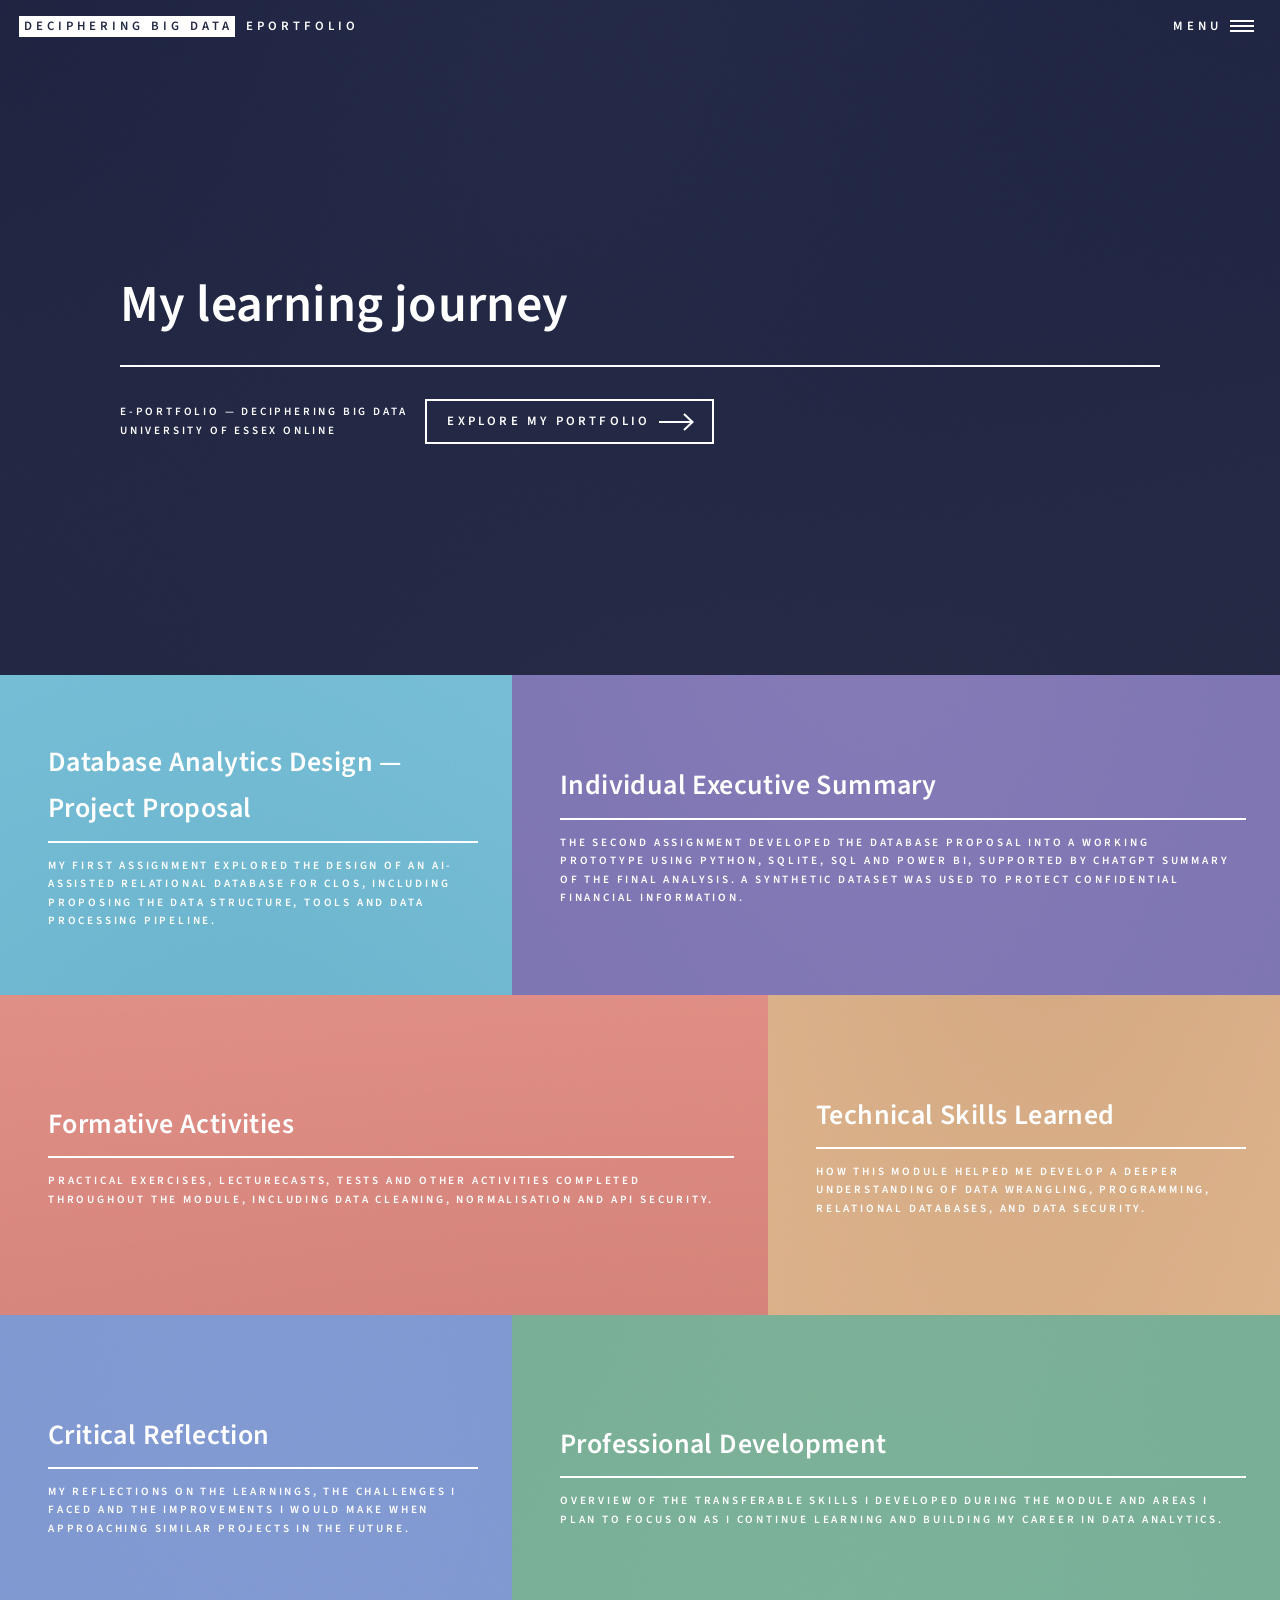
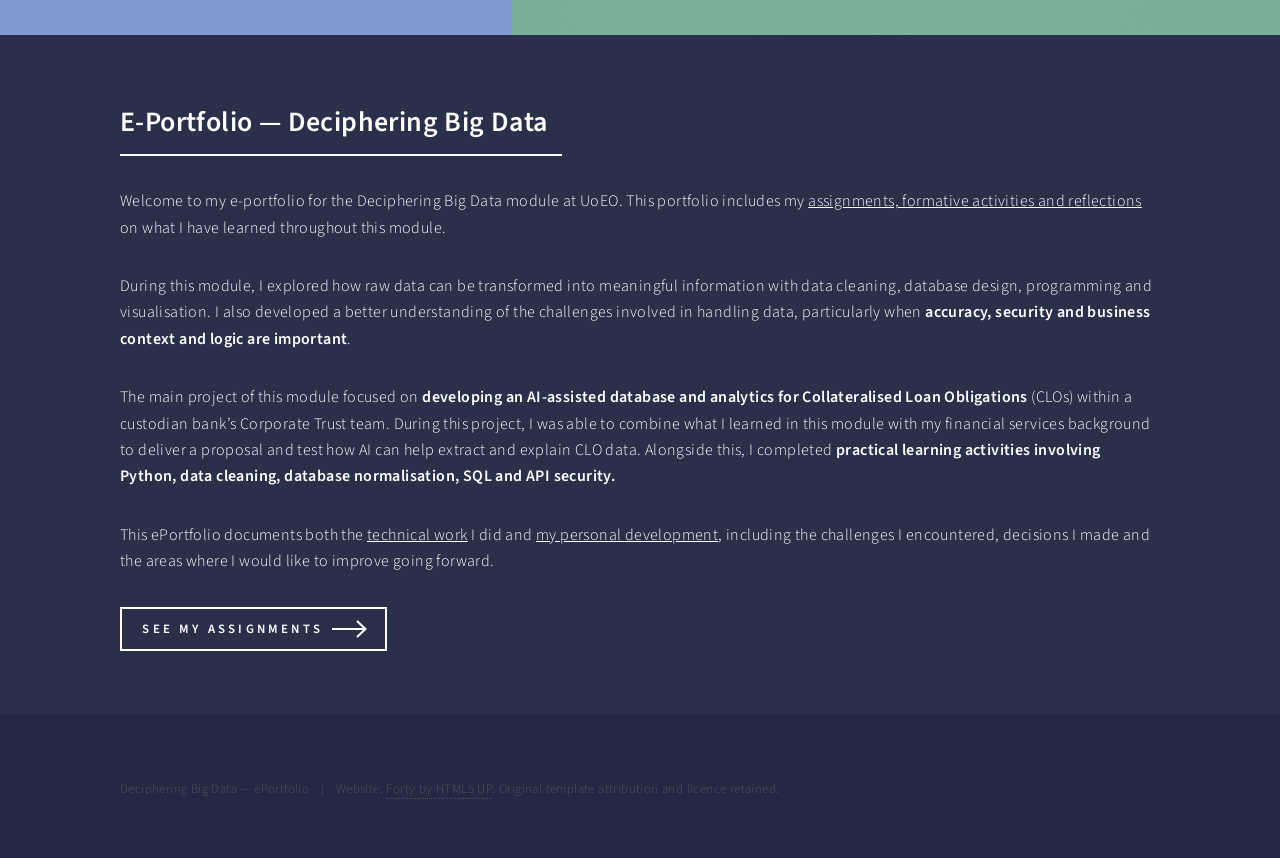
==== commit b4b0858e: "Add files via upload" ====
--- a/index.html
+++ b/index.html
@@ -29,7 +29,7 @@
 <section class="major" id="banner">
 <div class="inner">
 <header class="major"><h1>My learning journey</h1></header>
-<div class="content"><p>E-Portfolio — Deciphering Big Data<br/>University of Essex Online (UoEO)</p>
+<div class="content"><p>e-Portfolio — Deciphering Big Data<br/>University of Essex Online</p>
 <ul class="actions"><li><a class="button next scrolly" href="#one">Explore my portfolio</a></li></ul></div></div>
 </section>
 <!-- Main -->
@@ -108,7 +108,7 @@
 <footer id="footer">
 <div class="inner">
 
-<ul class="copyright"><li>Deciphering Big Data — ePortfolio</li><li>Design: <a href="https://html5up.net">HTML5 UP</a></li></ul>
+<ul class="copyright"><li>Deciphering Big Data — ePortfolio</li><li>Website: <a href="https://html5up.net">Forty by HTML5 UP</a>. Original template attribution and licence retained.</li></ul>
 </div>
 </footer>
 </div>
--- a/main.css
+++ b/main.css
@@ -1,4 +1,4 @@
-@import url(fontawesome-all.min.css);
+@import url("https://cdnjs.cloudflare.com/ajax/libs/font-awesome/5.15.4/css/all.min.css");
 @import url("https://fonts.googleapis.com/css?family=Source+Sans+Pro:300,300italic,600,600italic");
 
 /*
